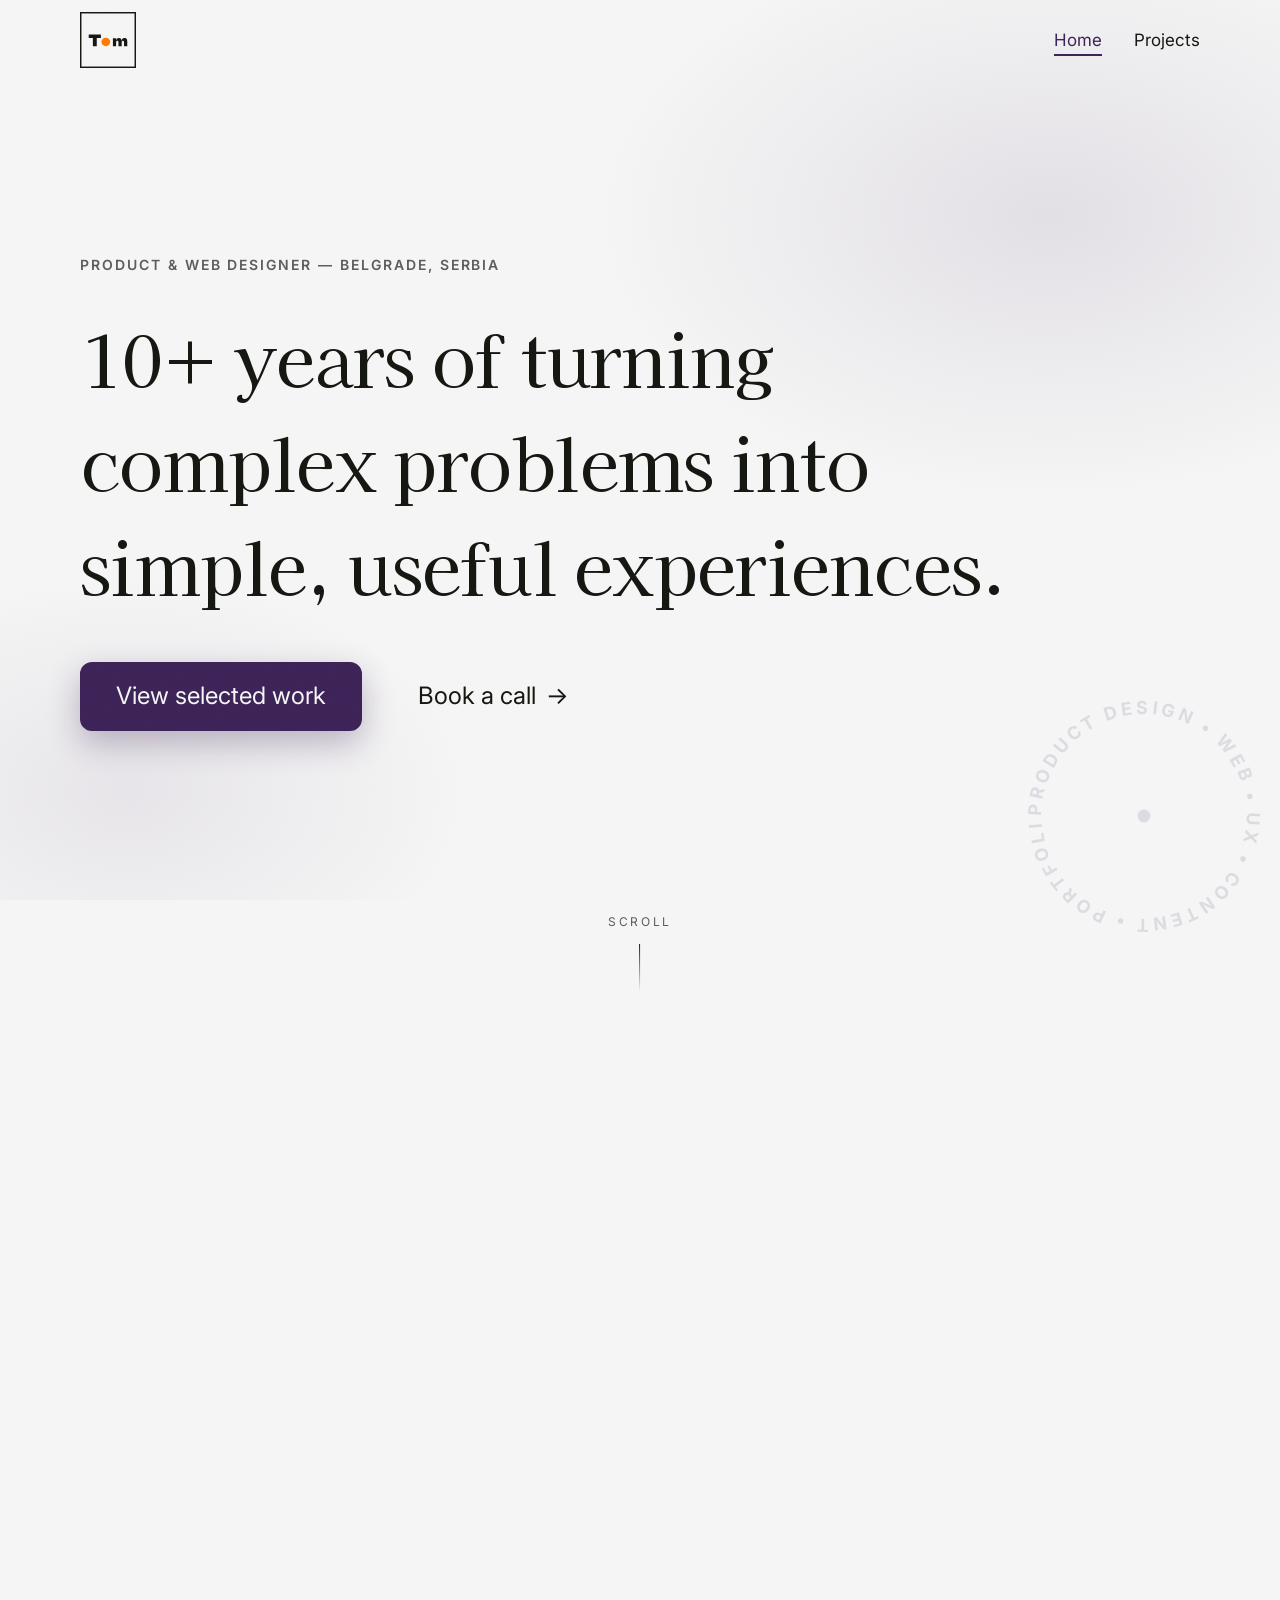
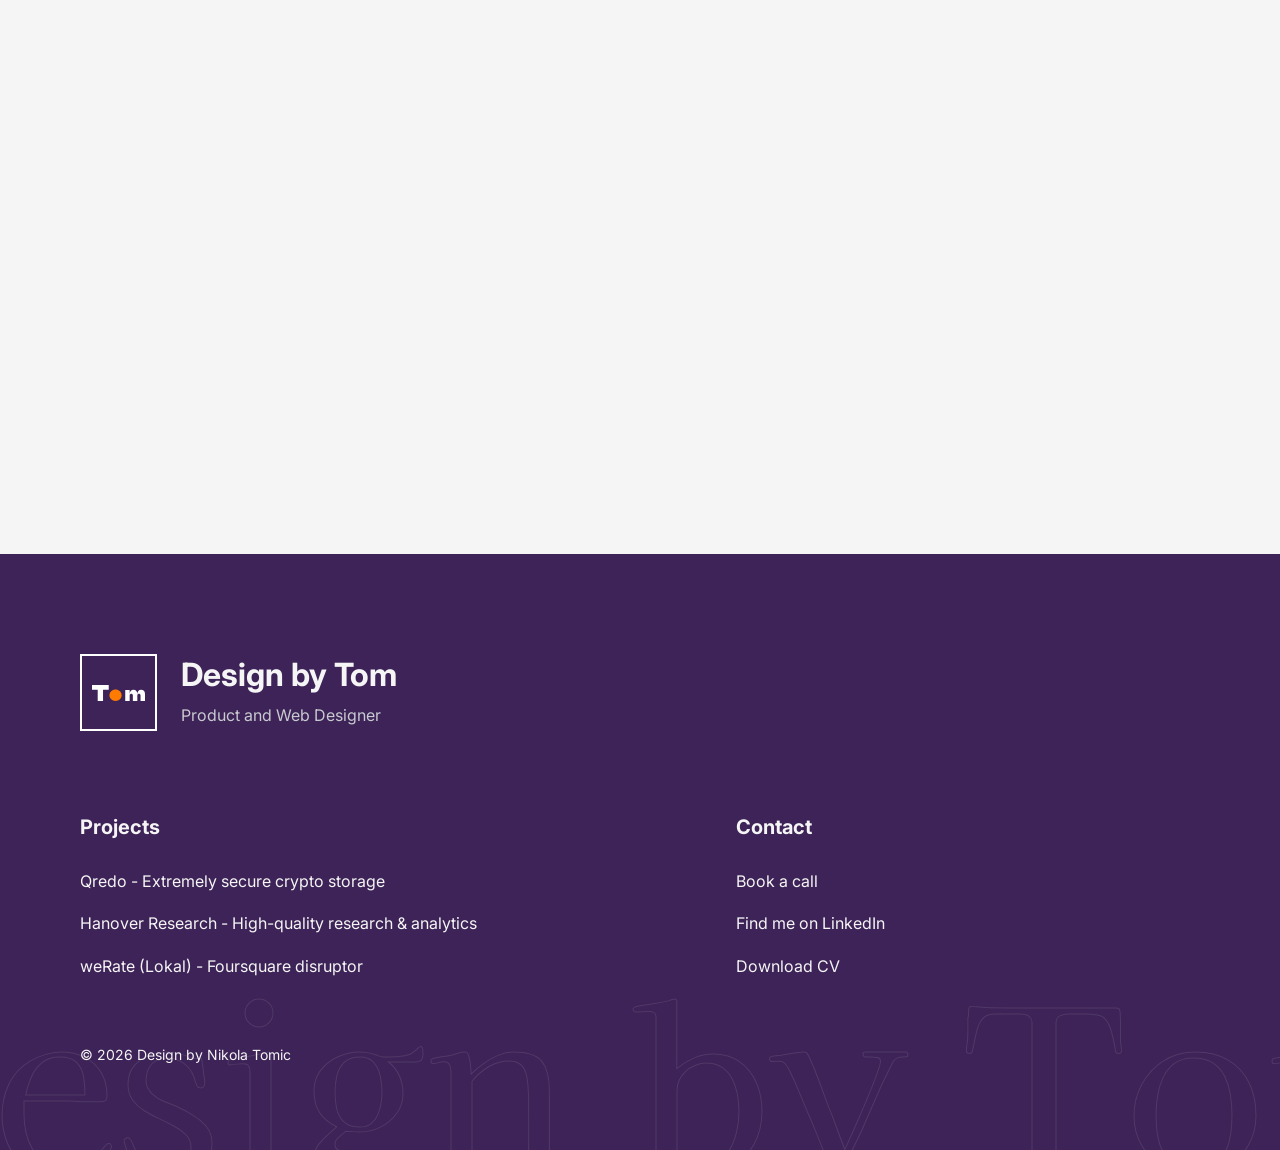
==== index.html @ 8e9c98d5 "Fix secondary/tertiary buttons: proper quiet hover, sized Book a call" ====
<!doctype html>
<html lang="en">
<head>
  <meta charset="utf-8">
  <meta name="viewport" content="width=device-width, initial-scale=1">
  <title>Design by Tom — Product and Web Designer</title>
  <meta name="description" content="Nikola Tomic is a product and web designer in Belgrade, Serbia, with 10+ years across fintech, web3, SaaS and research platforms.">

  <link rel="icon" href="assets/img/logo-dark.svg">
  <link rel="preconnect" href="https://fonts.googleapis.com">
  <link rel="preconnect" href="https://fonts.gstatic.com" crossorigin>
  <link rel="stylesheet" href="https://fonts.googleapis.com/css2?family=Inter:wght@400;500;700&family=Kaisei+Decol:wght@400;700&display=swap">
  <link rel="stylesheet" href="css/style.css">
  <script src="js/main.js" defer></script>
</head>
<body class="page profile-page">

  <a class="visually-hidden" href="#main">Skip to content</a>

  <!-- ===== HEADER — keep identical across all pages ===================== -->
  <header class="site-header">
    <div class="container site-header__inner">
      <a href="index.html" aria-label="Design by Tom — home">
        <img class="site-header__logo" src="assets/img/logo-dark.svg" alt="Design by Tom" width="77" height="77">
      </a>
      <nav class="nav" id="nav" aria-label="Main">
        <a class="nav__link" href="index.html" aria-current="page">Home</a>
        <a class="nav__link" href="projects.html">Projects</a>
      </nav>
      <button class="nav-toggle" type="button" aria-expanded="false" aria-controls="nav">
        <span class="nav-toggle__bar" aria-hidden="true"></span>
        <span class="nav-toggle__bar" aria-hidden="true"></span>
        <span class="nav-toggle__bar" aria-hidden="true"></span>
        <span class="visually-hidden">Menu</span>
      </button>
    </div>
  </header>

  <main id="main">

    <!-- Hero: full-bleed radial glow, oversized display headline, the
         rotating seal, and primary CTAs. The content below then cascades
         in as you scroll. -->
    <section class="home-hero profile-hero">
      <div class="container home-hero__inner">
        <p class="home-hero__meta" data-parallax="0.10">Product &amp; Web Designer &mdash; Belgrade, Serbia</p>

        <h1 class="display home-hero__title">
          <span class="hero-mask"><span class="hero-line">10+ years of turning</span></span>
          <span class="hero-mask"><span class="hero-line">complex problems into</span></span>
          <span class="hero-mask"><span class="hero-line">simple, useful experiences.</span></span>
        </h1>

        <div class="home-hero__cta">
          <a class="btn btn--primary btn--lg" href="projects.html">View selected work</a>
          <a class="btn btn--quiet btn--lg" href="https://calendly.com/tomzee/30min" target="_blank" rel="noopener">Book a call</a>
        </div>
      </div>

      <div class="home-hero__stamp" aria-hidden="true" data-parallax="0.30">
        <svg viewBox="0 0 200 200">
          <defs>
            <path id="seal-circle" d="M100,100 m-80,0 a80,80 0 1,1 160,0 a80,80 0 1,1 -160,0"></path>
          </defs>
          <text><textPath href="#seal-circle">PRODUCT DESIGN &bull; WEB &bull; UX &bull; CONTENT &bull; PORTFOLIO &bull;</textPath></text>
          <circle class="seal-dot" cx="100" cy="100" r="5"></circle>
        </svg>
      </div>

      <p class="home-hero__scroll" data-parallax="0.06">Scroll</p>
    </section>

    <div class="profile">
      <div class="container">

        <div class="profile__top">
          <div class="profile__bio">
            <div class="profile__sections">
              <div class="profile-copy" data-reveal="scrub">
                <p>I&rsquo;m a Product Designer with a background in Web, UX, UI, and Content Design. Over the years, I&rsquo;ve worked across a range of industries and products&mdash;from fintech and web3 to research platforms, SaaS, and consumer applications.</p>
                <p>I enjoy getting stuck into complex problems, understanding what people actually need, and turning that understanding into products that feel clear, intuitive, and genuinely useful.</p>
              </div>

              <section class="profile-section" data-reveal="scrub">
                <h2 class="profile-section__title">What I do.</h2>
                <div class="profile-copy">
                  <p>I work across the full product design process, from discovery and defining problems through to UX, UI, prototyping, design systems, and developer handoff.</p>
                  <p>My background in UX writing also gives me a particular focus on the words within an interface. I believe good products don&rsquo;t just look good&mdash;they communicate clearly, guide users confidently, and make complicated things feel simple.</p>
                  <p>I&rsquo;m comfortable working on everything from early concepts and 0&rarr;1 products to established platforms that need refinement, structure, and a stronger user experience.</p>
                </div>
              </section>

              <section class="profile-section" data-reveal="scrub">
                <h2 class="profile-section__title">How I like to work.</h2>
                <div class="profile-copy">
                  <p>I believe the best design comes from understanding the problem before jumping into solutions. I&rsquo;m used to collaborating closely with product managers, developers, researchers, and other designers, using discussion, iteration, and feedback to challenge assumptions and arrive at better solutions. I&rsquo;m a firm believer of finding the right solution to a problem&mdash;attaching oneself to the early idea is a slippery slope.</p>
                  <p>I&rsquo;m also a big believer in balancing user needs with business and technical realities. Great product design sits somewhere in the middle: it should solve a real problem for the user while creating meaningful value for the product and the business.</p>
                  <p>Whether I&rsquo;m working independently or as part of a larger team, I value clear communication, thoughtful decision-making, and a healthy amount of curiosity.</p>
                </div>
              </section>

              <section class="profile-section" data-reveal="scrub">
                <h2 class="profile-section__title">Where I&rsquo;ve worked.</h2>
                <div class="profile-copy">
                  <p>Throughout my career, I&rsquo;ve had the opportunity to work with startups, established companies, and teams across a variety of industries, including fintech, web3, SaaS, research, and other digital products.</p>
                  <p>Some of my work has involved designing complex dashboards and platforms, building new product experiences from the ground up, creating design systems, improving existing user journeys, and shaping the content and interaction patterns that bring products to life.</p>
                  <p>I&rsquo;m always interested in the next interesting problem&mdash;especially when it&rsquo;s complex enough to require more than just making things look good.</p>
                </div>
              </section>
            </div>
          </div>

          <aside class="profile-card" data-reveal="scrub">
            <div class="profile-card__photo">
              <img src="assets/img/portrait.png" alt="Nikola Tomic" width="357" height="431">
            </div>
            <div class="profile-card__info">
              <div class="profile-card__identity">
                <p class="profile-card__name">Nikola Tomic</p>
                <div class="profile-card__meta">
                  <p class="profile-card__role">Product and Web Designer</p>
                  <p class="profile-card__place">Belgrade, Serbia</p>
                </div>
              </div>
              <div class="profile-card__actions">
                <a class="btn btn--primary btn--lg" href="https://calendly.com/tomzee/30min" target="_blank" rel="noopener">Book a call</a>
                <div class="icon-links">
                  <a class="icon-link" href="https://www.linkedin.com/in/tomzee/" target="_blank" rel="noopener">
                    <img src="assets/img/icon-linkedin.svg" alt="" width="24" height="24">Find me on LinkedIn
                  </a>
                  <a class="icon-link" href="assets/cv/Nikola-Tomic-Product-Designer-CV.pdf" download>
                    <img src="assets/img/icon-download.svg" alt="" width="24" height="24">Download CV
                  </a>
                </div>
              </div>
            </div>
          </aside>
        </div>

        <section class="testimonials" data-reveal="scrub">
          <h2 class="testimonials__title">What it&rsquo;s like to work with me.</h2>
          <div class="testimonials__track" tabindex="0" role="group" aria-label="Testimonials, scroll sideways for more">
            <figure class="testimonial">
              <blockquote class="testimonial__quote">
                <p>Beyond his skills, Nikola brings a calm, professional energy to every project.</p>
                <p>A designer who communicates like a consultant, and consistently elevates the overall product experience.</p>
              </blockquote>
              <figcaption class="testimonial__author">
                <span class="testimonial__name">Nikola Marinkovic</span>
                <span class="testimonial__role">Founder, Neopix</span>
              </figcaption>
            </figure>
            <figure class="testimonial">
              <blockquote class="testimonial__quote">
                <p>Nikola is a product designer who fits seamlessly into a strong product-delivery culture.</p>
                <p>Nikola doesn&rsquo;t just execute designs - he actively contributes to the shared vision, elevates team spirit, and treats clients&rsquo; products as if they were our own.</p>
              </blockquote>
              <figcaption class="testimonial__author">
                <span class="testimonial__name">Stefan Zulovic</span>
                <span class="testimonial__role">Delivery Manager, Neopix</span>
              </figcaption>
            </figure>
            <figure class="testimonial">
              <blockquote class="testimonial__quote">
                <p>Nikola is amazing at communication and always keeps things clear and friendly.</p>
                <p>He builds design systems with strong structure and smart thinking &mdash; everything feels organized and easy to use.</p>
              </blockquote>
              <figcaption class="testimonial__author">
                <span class="testimonial__name">Dejan Baric</span>
                <span class="testimonial__role">Senior Product Designer, Neopix</span>
              </figcaption>
            </figure>
            <figure class="testimonial">
              <blockquote class="testimonial__quote">
                <p>During his time at Qredo Nikola was in sole charge of our UX copy, and with our subject matter being inherently very complex and difficult to understand (blockchain and crypto), he used his powers for good.</p>
              </blockquote>
              <figcaption class="testimonial__author">
                <span class="testimonial__name">Will Rose</span>
                <span class="testimonial__role">Design Lead, Qredo</span>
              </figcaption>
            </figure>
          </div>
        </section>

      </div>
    </div>
  </main>

  <!-- ===== FOOTER — keep identical across all pages ===================== -->
  <footer class="site-footer">
    <div class="container site-footer__inner" data-reveal="fade">

      <div class="site-footer__brand">
        <img class="site-footer__logo" src="assets/img/logo-white.svg" alt="" width="77" height="77">
        <div>
          <p class="site-footer__name">Design by Tom</p>
          <p class="site-footer__role">Product and Web Designer</p>
        </div>
      </div>

      <div class="site-footer__links">
        <div class="footer-cols">

          <div class="footer-col">
            <h2 class="footer-col__title">Projects</h2>
            <ul class="footer-col__list">
              <li><a href="project-qredo.html">Qredo - Extremely secure crypto storage</a></li>
              <li><a href="project-hanover.html">Hanover Research - High-quality research &amp; analytics</a></li>
              <li><a href="project-lokal.html">weRate (Lokal) - Foursquare disruptor</a></li>
            </ul>
          </div>

          <div class="footer-col">
            <h2 class="footer-col__title">Contact</h2>
            <ul class="footer-col__list">
              <li><a href="https://calendly.com/tomzee/30min">Book a call</a></li>
              <li><a href="https://www.linkedin.com/in/tomzee/">Find me on LinkedIn</a></li>
              <li><a href="assets/cv/Nikola-Tomic-Product-Designer-CV.pdf" download>Download CV</a></li>
            </ul>
          </div>

        </div>

        <p class="site-footer__legal">&copy; 2026 Design by Nikola Tomic</p>
      </div>

    </div>
  </footer>

</body>
</html>
---- css/style.css ----
/* ==========================================================================
   Design by Tom — portfolio stylesheet
   --------------------------------------------------------------------------
   Everything about how the site looks lives in this one file.

   The values in ":root" below are the site's design system. Change a colour
   or a size there once and it updates everywhere on every page. Prefer
   changing these over hard-coding a colour further down.
   ========================================================================== */

:root {
  /* ---- Colours ---------------------------------------------------------- */
  --c-bg:            #f5f5f5;  /* page background, warm off-white            */
  --c-ink:           #141811;  /* main text, near-black                      */
  --c-purple:        #3d2357;  /* brand purple: footer, buttons, bands       */
  --c-purple-hover:  #4e2d6f;  /* slightly lighter, for button hover         */
  --c-white:         #ffffff;  /* cards                                      */
  --c-on-purple:     #f5f5f5;  /* text sitting on the purple                 */
  --c-on-purple-dim: #c8cad0;  /* secondary text on purple                   */
  --c-muted:         #5b5d5d;  /* secondary text on the light background     */
  --c-quote-bg:      rgba(223, 209, 237, 0.5); /* lilac testimonial cards       */
  --c-hairline:      #e2e2df;  /* subtle dividers                            */

  /* Per-project accent colours, used on the project tiles and case studies */
  --c-qredo:   #4d1f86;
  --c-hanover: #00594c;
  --c-lokal:   #0f1115;

  /* ---- Type ------------------------------------------------------------- */
  --font-display: "Kaisei Decol", Georgia, "Times New Roman", serif;
  --font-body: "Inter", -apple-system, BlinkMacSystemFont, "Segoe UI", Helvetica, Arial, sans-serif;

  --t-hero:    72px;  /* big serif page headlines                            */
  --t-h2:      40px;  /* section headings                                    */
  --t-h3:      32px;  /* card titles                                         */
  --t-lead:    24px;  /* intro paragraphs, subtitles                         */
  --t-nav:     20px;  /* navigation, footer column headings                  */
  --t-body:    16px;  /* body copy                                           */
  --t-small:   14px;  /* captions, fine print                                */

  --lh-hero: 1.45;
  --lh-body: 1.65;

  /* ---- Spacing & shape -------------------------------------------------- */
  --gutter:      80px;  /* space between content and the window edge         */
  --content-max: 1280px;/* the content column never grows past this          */
  --header-h:    80px;  /* header height: 12px padding + 56px logo + 12px     */
  --radius:      16px;
  --radius-lg:   24px;
  --radius-btn:  8px;

  /* ---- Motion ----------------------------------------------------------- */
  /* Three deliberate speeds, per the motion plan:
     --t-fast  micro-interactions (hover, focus)
     --t-base  standard in-between motion
     --t-slow  larger stories: reveals, hero entrances              */
  --t-fast:    220ms;
  --t-base:    400ms;
  --t-slow:    700ms;
  --t-load:    900ms;

  --ease-out:    cubic-bezier(0.22, 1, 0.36, 1);  /* gentle settle           */
  --ease-spring: cubic-bezier(0.34, 1.4, 0.64, 1); /* tiny overshoot on hover */

  /* ---- Depth ------------------------------------------------------------ */
  /* One shadow family so every card shares the same light. */
  --shadow-sm:     0 1px 2px rgba(20, 24, 17, 0.05), 0 8px 20px rgba(20, 24, 17, 0.04);
  --shadow-md:     0 12px 32px rgba(20, 24, 17, 0.09), 0 32px 64px rgba(20, 24, 17, 0.06);
  --shadow-lg:     0 40px 90px rgba(20, 24, 17, 0.18);
  --shadow-purple: 0 12px 32px rgba(61, 35, 87, 0.30);
}

/* ==========================================================================
   Reset — a small, boring baseline
   ========================================================================== */

*,
*::before,
*::after { box-sizing: border-box; }

html { -webkit-text-size-adjust: 100%; scroll-behavior: smooth; }

body {
  margin: 0;
  background: var(--c-bg);
  color: var(--c-ink);
  font-family: var(--font-body);
  font-size: var(--t-body);
  line-height: var(--lh-body);
  -webkit-font-smoothing: antialiased;
  -moz-osx-font-smoothing: grayscale;
}

/* ---- Profile page: the hero glow spans the whole page -------------------
   The profile hero uses the same radial glow as the home hero, but on this
   page it lives on the body pinned to the viewport (background-attachment:
   fixed), so the light stays put as the content scrolls over it — the whole
   profile page reads as one continuous scene rather than a hero glow that
   ends and a plain background that begins. The accent takes the same two
   stops the hero uses. */

body.profile-page {
  background-color: var(--c-bg);
  background-image:
    radial-gradient(52% 46% at 82% 24%, rgba(61, 35, 87, 0.10), transparent 68%),
    radial-gradient(38% 34% at 10% 88%, rgba(61, 35, 87, 0.08), transparent 70%);
  background-attachment: fixed;
  background-repeat: no-repeat;
}

/* The hero contributes nothing of its own on this page — the body carries
   the whole light, so we avoid doubling up the glow at the top of the page. */
body.profile-page .profile-hero { background-image: none; }

img, svg { display: block; max-width: 100%; }

a { color: inherit; }

h1, h2, h3, p, figure, blockquote, figcaption { margin: 0; }

ul { margin: 0; padding: 0; list-style: none; }

:focus-visible {
  outline: 2px solid var(--c-purple);
  outline-offset: 3px;
  border-radius: 2px;
}

/* Selecting text gets the same purple the site lives on */
::selection { background: rgba(61, 35, 87, 0.92); color: #fff; }

/* Visible only to screen readers — used for the "skip to content" link */
.visually-hidden {
  position: absolute;
  width: 1px; height: 1px;
  margin: -1px; padding: 0;
  overflow: hidden;
  clip: rect(0 0 0 0);
  white-space: nowrap;
  border: 0;
}

/* ==========================================================================
   Layout primitives
   ========================================================================== */

/* The content column. Fixed 1280px wide, centred, with 80px gutters either
   side once the window gets narrow. This single rule is what makes the site
   look identical at 1440px and 1920px, exactly as the design specifies. */
.container {
  width: min(var(--content-max), 100% - (var(--gutter) * 2));
  margin-inline: auto;
}

.page { position: relative; display: flex; flex-direction: column; min-height: 100vh; }
.page > main { flex: 1 0 auto; }

/* ==========================================================================
   Type helpers
   ========================================================================== */

.display {
  font-family: var(--font-display);
  font-weight: 400;
  font-size: var(--t-hero);
  line-height: var(--lh-hero);
  letter-spacing: -0.01em;
  /* Balance headline line breaks so the two lines feel deliberate */
  text-wrap: balance;
}

/* ==========================================================================
   Buttons
   ========================================================================== */

.btn {
  display: inline-flex;
  align-items: center;
  justify-content: center;
  gap: 10px;
  padding: 14px 28px;
  border: 2px solid transparent;
  border-radius: var(--radius-btn);
  font-size: var(--t-body);
  font-weight: 500;
  line-height: 1.2;
  text-decoration: none;
  cursor: pointer;
  position: relative;
  overflow: hidden;
  z-index: 1;
  transition: color var(--t-fast) var(--ease-out),
              border-color var(--t-fast) var(--ease-out),
              box-shadow var(--t-fast) var(--ease-out);
}

/* Tasteful button hover: a calm background wash that sweeps outward from the
   centre. No lift, no scale, no shimmer — just a smooth colour transition
   behind the text. */
.btn::before {
  content: "";
  position: absolute;
  inset: 0;
  border-radius: inherit;
  background: var(--btn-fill, var(--c-purple-hover));
  transform: scaleX(0);
  transform-origin: center;
  transition: transform 0.65s var(--ease-out);
  z-index: -1;
}
.btn:hover::before { transform: scaleX(1); }
.btn:active::before { transform: scaleX(1); }

.btn--primary {
  --btn-fill: var(--c-purple-hover);
  background: var(--c-purple);
  color: var(--c-on-purple);
  box-shadow: var(--shadow-purple);
}

/* Secondary button: same box as primary but unfilled. A subtle lilac wash
   sweeps behind it on hover and the text turns purple. */
.btn--quiet {
  --btn-fill: rgba(61, 35, 87, 0.08);
  background: transparent;
  border-color: transparent;
  color: var(--c-ink);
}
.btn--quiet:hover { color: var(--c-purple); }

/* ==========================================================================
   Site header
   ========================================================================== */

/* The header uses the same content column as the rest of the site, so the
   logo lines up with the hero text and the footer at every window width.

   It is sticky: it stays flush with the top of the window while you scroll.
   At the top of the page it is transparent and overlays the first section
   (exactly as in the design); the negative bottom margin pulls that section
   up so it starts at y=0 behind the header. The moment the page scrolls, a
   tiny script adds the .is-stuck class and the frosted bar below appears. */
.site-header {
  position: sticky;
  top: 0;
  z-index: 2;
  padding: 12px 0;
  margin-bottom: calc(-1 * var(--header-h));
  /* The frosted bar below fades in and out with the scroll, so the
     transition lives here (on the resting state) rather than on the
     .is-stuck state — that way it animates in *both* directions. */
  transition: background-color var(--t-base) var(--ease-out),
              border-color var(--t-base) var(--ease-out),
              box-shadow var(--t-base) var(--ease-out);
}

/* The frosted bar that appears once the header is stuck. Translucent so the
   hero colour still shows through lightly, blurred, with a hairline underneath.
   Falls back to a near-opaque bar if backdrop-filter is unsupported. */
.site-header.is-stuck {
  background: rgba(245, 245, 245, 0.94);
  border-bottom: 1px solid var(--c-hairline);
  box-shadow: 0 1px 0 rgba(20, 24, 17, 0.03);
}

@supports (backdrop-filter: blur(1px)) or (-webkit-backdrop-filter: blur(1px)) {
  .site-header.is-stuck {
    background: rgba(245, 245, 245, 0.72);
    -webkit-backdrop-filter: blur(12px);
    backdrop-filter: blur(12px);
  }
}

/* Case-study heroes are dark, so the header is recoloured over them. */
.site-header--on-dark .nav__link { color: var(--c-on-purple); }
.site-header--on-dark .nav__link:hover,
.site-header--on-dark .nav__link[aria-current="page"] { color: #fff; }

/* Once the sticky bar appears over light content, a case-study header swaps
   back to the normal dark-on-light theme (and the script swaps its logo). */
.site-header--on-dark.is-stuck .nav__link { color: var(--c-ink); }
.site-header--on-dark.is-stuck .nav__link:hover,
.site-header--on-dark.is-stuck .nav__link[aria-current="page"] { color: var(--c-purple); }

/* Hamburger button. Hidden on desktop - it only appears on phones, where the
   responsive section turns it into the nav control. */
.nav-toggle {
  display: none;
  width: 44px;
  height: 44px;
  padding: 0;
  border: 0;
  background: transparent;
  cursor: pointer;
  flex-direction: column;
  align-items: center;
  justify-content: center;
  gap: 6px;
}
.nav-toggle__bar {
  display: block;
  width: 26px;
  height: 2px;
  border-radius: 1px;
  background: var(--c-ink);
  transition: transform 0.25s ease, opacity 0.2s ease;
}

/* Over the dark case-study heroes the bars start white, then go dark once
   the frosted bar appears (mirrors the logo swap in js/main.js). */
.site-header--on-dark .nav-toggle__bar { background: var(--c-on-purple); }
.site-header--on-dark.is-stuck .nav-toggle__bar { background: var(--c-ink); }

.site-header__inner {
  position: relative;
  display: flex;
  align-items: center;
  justify-content: space-between;
}

.site-header__logo {
  width: 56px;
  height: 56px;
  transition: transform 0.3s cubic-bezier(0.2, 0.9, 0.3, 1.2);
}
.site-header__logo:hover { transform: scale(1.1); }

.nav { display: flex; align-items: center; gap: 32px; }

.nav__link {
  position: relative;
  display: flex;
  align-items: center;
  height: 32px;
  font-size: 17px;
  text-decoration: none;
  color: var(--c-ink);
  transition: color var(--t-fast) var(--ease-out);
}

.nav__link:hover { color: var(--c-purple); }

/* Hover draws a hairline that slides in under the link — transform-only,
   so it stays buttery. The current page keeps a pinned underline below. */
.nav__link::before {
  content: "";
  position: absolute;
  left: 0;
  right: 0;
  bottom: 0;
  height: 2px;
  background: currentColor;
  transform: scaleX(0);
  transform-origin: left;
  transition: transform var(--t-base) var(--ease-out);
}
.nav__link:hover::before,
.nav__link:focus-visible::before { transform: scaleX(1); }

/* The current page is purple with a rule under it. Marked up with
   aria-current="page", so screen readers announce it too. */
.nav__link[aria-current="page"] { color: var(--c-purple); }

.nav__link[aria-current="page"]::after {
  content: "";
  position: absolute;
  left: 0;
  right: 0;
  bottom: 0;
  height: 2px;
  background: currentColor;
}

/* ==========================================================================
   Site footer
   ========================================================================== */

.site-footer {
  position: relative;
  overflow: hidden;
  background: var(--c-purple);
  color: var(--c-on-purple);
  padding: 100px 0 84px;
}

/* The colophon watermark — a faint oversized mark of the studio name */
.site-footer::before {
  content: "Design by Tom";
  position: absolute;
  left: 50%;
  bottom: -0.18em;
  transform: translateX(-50%);
  font-family: var(--font-display);
  font-size: clamp(96px, 18vw, 280px);
  line-height: 1;
  white-space: nowrap;
  color: rgba(255, 255, 255, 0.05);
  -webkit-text-fill-color: transparent;
  -webkit-text-stroke: 1px rgba(255, 255, 255, 0.10);
  pointer-events: none;
  user-select: none;
}

.site-footer__inner { position: relative; display: flex; flex-direction: column; gap: 80px; }

.site-footer__brand { display: flex; align-items: center; gap: 24px; }

.site-footer__logo { width: 77px; height: 77px; }

.site-footer__name { font-size: var(--t-h3); font-weight: 700; line-height: 1.2; }

.site-footer__role {
  margin-top: 8px;
  font-size: var(--t-body);
  color: var(--c-on-purple-dim);
}

.site-footer__links { display: flex; flex-direction: column; gap: 64px; }

/* The design has two 404px columns 252px apart. The first column is widened
   into the empty gap beside it so the longest project link still fits on one
   line in Inter (it fitted in Helvetica Neue). The second column does not move. */
.footer-cols { display: grid; grid-template-columns: 656px 404px; gap: 0; }

.footer-col__title {
  font-size: var(--t-nav);
  font-weight: 700;
  margin-bottom: 24px;
}

.footer-col__list { display: flex; flex-direction: column; gap: 16px; }

.footer-col__list a {
  font-size: var(--t-body);
  text-decoration: none;
}
.footer-col__list a:hover { text-decoration: underline; text-underline-offset: 4px; }

.site-footer__legal { font-size: var(--t-small); color: var(--c-on-purple); }

/* ==========================================================================
   Home page
   ========================================================================== */

.home-hero {
  /* Full-bleed section: the dotted radial glow should span the whole
     viewport, not stop at the content column — otherwise the left/right
     gutters read as a flat white band at the edges. The content itself
     lives inside .home-hero__inner (a .container), so alignment is kept. */
  width: 100%;
  position: relative;
  display: flex;
  flex-direction: column;
  justify-content: center;
  min-height: 1024px;
  padding-bottom: 40px;
  background:
    radial-gradient(52% 46% at 82% 24%, rgba(61, 35, 87, 0.10), transparent 68%),
    radial-gradient(38% 34% at 10% 88%, rgba(61, 35, 87, 0.08), transparent 70%);
  overflow: hidden;
}

.home-hero__inner {
  display: flex;
  flex-direction: column;
}

.home-hero__meta {
  position: relative;
  z-index: 1;
  font-size: var(--t-small);
  font-weight: 600;
  letter-spacing: 0.14em;
  text-transform: uppercase;
  color: var(--c-muted);
  margin-bottom: 28px;
}

.home-hero__title {
  max-width: 1106px;
  position: relative;
  z-index: 1;
}

.hero-mask {
  display: block;
  overflow: hidden;
  padding-bottom: 0.12em;
  margin-bottom: -0.12em;
}

.hero-mask .hero-line {
  display: block;
}

@media (prefers-reduced-motion: no-preference) {
  .hero-mask .hero-line {
    animation: hero-line-in var(--t-load) var(--ease-out) backwards;
  }
  .hero-mask:nth-child(2) .hero-line { animation-delay: 0.12s; }
  .hero-mask:nth-child(3) .hero-line { animation-delay: 0.24s; }
}

@keyframes hero-line-in {
  from { opacity: 0; transform: translateY(110%); }
}

.home-hero__cta {
  margin-top: 44px;
  display: flex;
  gap: 20px;
  align-items: center;
  position: relative;
  z-index: 1;
}

/* The spinning seal — a designer's watermark/stamp motif. */
.home-hero__stamp {
  position: absolute;
  bottom: 80px;
  right: clamp(-40px, 2vw, 8px);
  width: clamp(180px, 20vw, 260px);
  aspect-ratio: 1;
  color: var(--c-purple);
  opacity: 0.12;
  pointer-events: none;
}

.home-hero__stamp svg {
  width: 100%;
  height: 100%;
  overflow: visible;
}

.home-hero__stamp text {
  font: 700 14px / 1 var(--font-body);
  letter-spacing: 0.20em;
  text-transform: uppercase;
  fill: currentColor;
}

.seal-dot { fill: currentColor; }

@media (prefers-reduced-motion: no-preference) {
  .home-hero__stamp svg { animation: seal-spin 32s linear infinite; }
}

@keyframes seal-spin {
  to { transform: rotate(360deg); transform-origin: center; }
}

.home-hero__scroll {
  position: absolute;
  left: 50%;
  bottom: 32px;
  transform: translateX(-50%);
  z-index: 1;
  display: flex;
  flex-direction: column;
  align-items: center;
  gap: 12px;
  font-size: 12px;
  letter-spacing: 0.22em;
  text-transform: uppercase;
  color: var(--c-muted);
}

.home-hero__scroll::after {
  content: "";
  display: block;
  width: 1px;
  height: 48px;
  background: linear-gradient(var(--c-ink), transparent);
  transform-origin: top;
}

@media (prefers-reduced-motion: no-preference) {
  .home-hero__scroll::after { animation: scroll-drip 2.4s ease-out infinite; }
}

@keyframes scroll-drip {
  0%, 20% { transform: scaleY(1); opacity: 1; }
  60%     { transform: scaleY(0.2); opacity: 0.4; }
  100%    { transform: scaleY(0); opacity: 0; }
}

/* ==========================================================================
   Large buttons — used on the project cards
   ========================================================================== */

.btn--lg {
  font-size: var(--t-lead);
  font-weight: 400;
  padding: 16px 32px;
  border-radius: 12px;
  border-width: 4px;
}

.btn--primary.btn--lg { border-color: var(--c-purple); }

/* ==========================================================================
   Projects page
   ========================================================================== */

.projects-intro { padding: 180px 0 96px; }

.section-label {
  font-size: var(--t-small);
  font-weight: 600;
  letter-spacing: 0.18em;
  text-transform: uppercase;
  color: var(--c-purple);
}

.projects-intro__title { margin-bottom: 56px; }

.project-list { display: flex; flex-direction: column; gap: 64px; counter-reset: project; }

.project-card {
  position: relative;
  counter-increment: project;
  display: flex;
  align-items: center;
  gap: 48px;
  padding: 48px;
  background: var(--c-white);
  border-radius: var(--radius-lg);
  box-shadow: var(--shadow-sm);
  transition: transform var(--t-base) var(--ease-out),
              box-shadow var(--t-base) var(--ease-out);
}
.project-card:hover {
  transform: translateY(-6px);
  box-shadow: var(--shadow-md);
}

/* Each project gets a catalog numeral that sits above its title like an
   exhibition index. The counter does the numbering, so no markup needed. */
.project-card__head::before {
  content: "0" counter(project);
  font-family: var(--font-display);
  font-size: 26px;
  line-height: 1;
  letter-spacing: 0.1em;
  color: var(--c-purple);
}

/* Hanover puts its tile on the left — the design alternates them */
.project-card--reverse { flex-direction: row-reverse; }

.project-card__body {
  display: flex;
  flex-direction: column;
  gap: 48px;
  flex: 1 0 0;
  min-width: 0;
}

.project-card__head { display: flex; flex-direction: column; gap: 24px; }

.project-card__title { font-size: 64px; font-weight: 700; line-height: 1.1; }

.project-card__sub { display: flex; flex-direction: column; gap: 12px; }

.project-card__tagline { font-size: 48px; font-weight: 400; line-height: 1.15; }

.project-card__meta { font-size: var(--t-nav); }

.project-card__actions { display: flex; align-items: center; gap: 24px; }

/* ---- The square logo tile ------------------------------------------------ */

.tile {
  flex-shrink: 0;
  width: 490px;
  height: 490px;
  border-radius: var(--radius);
  overflow: hidden;
  display: grid;
  place-items: center;
}

.tile--qredo   { background: var(--c-qredo); }
.tile--hanover { background: var(--c-hanover); }
.tile--lokal   { background: var(--c-lokal); }

/* Each logo sits in a fixed-size window and is positioned inside it exactly
   as the design crops it. The window sizes come straight from Figma. */
.tile__window { position: relative; overflow: hidden; }

.tile__window--qredo { width: 197px; height: 202px; }
.tile__window--qredo img {
  position: absolute;
  width: 249.65%;
  height: 109.9%;
  left: -16.19%;
  top: -4.95%;
  max-width: none;
  transition: transform var(--t-slow) var(--ease-out);
}

.tile__window--hanover { width: 366px; height: 84px; }
.tile__window--hanover img {
  width: 100%;
  height: 100%;
  transform: rotate(180deg) scaleX(-1);
  transition: filter var(--t-slow) var(--ease-out);
}
.project-card:hover .tile__window--hanover img { filter: brightness(1.06); }

.tile__window--lokal { width: 542px; height: 542px; }
.tile__window--lokal img { width: 100%; height: 100%; object-fit: cover; transition: transform var(--t-slow) var(--ease-out); }

/* Hovering a card breathes its logo slowly into the frame */
.project-card:hover .tile__window--qredo img,
.project-card:hover .tile__window--lokal img { transform: scale(1.06); }

/* ==========================================================================
   Profile page
   ========================================================================== */

.profile { padding: 96px 0 96px; display: flex; flex-direction: column; gap: 80px; }

/* The inner container holds profile__top and the testimonials — make it a
   flex column so the 80px rhythm between them survives (the gap on .profile
   above only spaces its single child now). */
.profile > .container { display: flex; flex-direction: column; gap: 80px; }

/* The profile page carries the hero's glow on the body, pinned to the
   viewport (background-attachment: fixed), so the same soft purple light
   flows behind the whole page as you scroll instead of restarting under
   the hero. The hero itself drops its own background for this page — see
   the body.profile-page rule near the top of this file. */

.profile__top { display: flex; align-items: flex-start; gap: 142px; }

/* ---- Left column: the written bio --------------------------------------- */

.profile__bio { width: 733px; flex-shrink: 0; display: flex; flex-direction: column; gap: 56px; }

.profile__sections { display: flex; flex-direction: column; gap: 32px; counter-reset: profile-section; }

.profile-section { display: flex; flex-direction: column; gap: 24px; counter-increment: profile-section; }

.profile-section::before {
  content: "0" counter(profile-section);
  font-family: var(--font-display);
  font-size: 26px;
  line-height: 1;
  letter-spacing: 0.1em;
  color: var(--c-purple);
}

.profile-section__title { font-size: var(--t-h2); font-weight: 400; line-height: 1.2; }

/* Body copy on this page is set at 20px/40px, larger than the site default */
.profile-copy { font-size: var(--t-nav); line-height: 40px; }
.profile-copy p + p { margin-top: 20px; }

/* ---- Right column: the profile card ------------------------------------- */

.profile-card {
  flex-shrink: 0;
  width: 405px;
  padding: 32px;
  background: var(--c-white);
  border-radius: var(--radius-lg);
  display: flex;
  flex-direction: column;
  align-items: center;
  gap: 48px;
  /* Sticky within the (taller) bio column: pin just below the sticky header
     once scrolled to, and release naturally when the testimonial section —
     the end of .profile__top — arrives. */
  position: sticky;
  top: calc(var(--header-h) + 24px);
  align-self: flex-start;
  box-shadow: var(--shadow-sm);
  transition: transform var(--t-base) var(--ease-out),
              box-shadow var(--t-base) var(--ease-out);
}
.profile-card:hover {
  transform: translateY(-6px);
  box-shadow: var(--shadow-md);
}

.profile-card__photo {
  position: relative;
  width: 360px;
  height: 360px;
  border-radius: 50%;
  overflow: hidden;
  background: var(--c-white);
  box-shadow: 0 0 0 6px var(--c-bg), var(--shadow-md);
}

/* The photo is taller than the circle and anchored to the top, matching the
   crop set in the design. */
.profile-card__photo img {
  position: absolute;
  top: 3px;
  left: 50%;
  transform: translateX(-50%);
  width: 357px;
  height: 431px;
  max-width: none;
  object-fit: cover;
}

.profile-card__info { display: flex; flex-direction: column; gap: 48px; width: 100%; }

.profile-card__identity {
  display: flex;
  flex-direction: column;
  align-items: center;
  gap: 16px;
  text-align: center;
}

.profile-card__name { font-size: var(--t-h3); font-weight: 400; line-height: 1.2; }

.profile-card__meta {
  display: flex;
  flex-direction: column;
  align-items: center;
  gap: 12px;
  line-height: 1.2;
  color: var(--c-muted);
}

.profile-card__role { font-size: var(--t-nav); }
.profile-card__place { font-size: var(--t-body); }

.profile-card__actions {
  display: flex;
  flex-direction: column;
  align-items: center;
  gap: 20px;
}

.profile-card__actions .btn { width: 100%; }

.icon-links { display: flex; flex-direction: column; align-items: center; gap: 12px; }

.icon-link {
  display: inline-flex;
  align-items: center;
  gap: 8px;
  height: 32px;
  font-size: var(--t-nav);
  text-decoration: none;
}
.icon-link:hover { text-decoration: underline; text-underline-offset: 4px; }
.icon-link img { width: 24px; height: 24px; }

/* ==========================================================================
   Testimonials
   ========================================================================== */

.testimonials { display: flex; flex-direction: column; gap: 32px; }

.testimonials__title { font-size: 48px; font-weight: 400; line-height: 1.2; }

/* The design runs these off the right edge, so they scroll sideways.
   scroll-snap makes that feel deliberate rather than accidental. */
.testimonials__track {
  display: flex;
  align-items: stretch;
  gap: 32px;
  overflow-x: auto;
  scroll-snap-type: x mandatory;
  scrollbar-width: none;
}
.testimonials__track::-webkit-scrollbar { display: none; }

.testimonial {
  flex: 0 0 405px;
  scroll-snap-align: start;
  display: flex;
  flex-direction: column;
  justify-content: space-between;
  gap: 24px;
  min-height: 253px;
  padding: 24px;
  background: var(--c-quote-bg);
  border-radius: var(--radius-lg);
  transition: transform var(--t-base) var(--ease-out),
              box-shadow var(--t-base) var(--ease-out);
}
.testimonial:hover {
  transform: translateY(-4px);
  box-shadow: var(--shadow-sm);
}

.testimonial__quote { font-size: var(--t-body); font-style: italic; line-height: 1.35; margin: 0; }
.testimonial__quote p + p { margin-top: 1em; }

.testimonial__author { display: flex; flex-direction: column; gap: 4px; line-height: 1.2; }
.testimonial__name { font-size: var(--t-nav); font-weight: 700; }
.testimonial__role { font-size: var(--t-body); font-weight: 300; }

/* ==========================================================================
   Case study pages (Qredo, Hanover Research, Lokal)
   All three share this structure:
     hero  ->  "Who are ...?" band  ->  timeline  ->  mockups  ->  timeline  ->  gallery
   ========================================================================== */

/* ---- Hero ---------------------------------------------------------------- */

.cs-hero {
  position: relative;
  height: 1024px;
  background-color: var(--c-purple);
  background-size: cover;
  background-position: center;
  color: var(--c-on-purple);
}

.cs-hero--qredo {
  background-image:
    radial-gradient(58% 48% at 86% 10%, rgba(255, 255, 255, 0.10), transparent 60%),
    url("../assets/img/hero-qredo.jpg");
}
.cs-hero--hanover {
  background-color: var(--c-hanover);
  background-image: radial-gradient(56% 46% at 84% 10%, rgba(255, 255, 255, 0.07), transparent 62%);
}
.cs-hero--lokal {
  background-color: var(--c-lokal);
  background-image: radial-gradient(56% 46% at 84% 10%, rgba(255, 255, 255, 0.05), transparent 62%);
}

.cs-hero__inner { position: relative; height: 100%; }

/* The catalog numeral sits as a faint watermark behind the hero content */
.cs-hero__index {
  position: absolute;
  top: 420px;
  right: 0;
  z-index: 0;
  font-family: var(--font-display);
  font-size: 220px;
  line-height: 0.9;
  font-weight: 400;
  color: rgba(255, 255, 255, 0.08);
  -webkit-text-fill-color: transparent;
  -webkit-text-stroke: 1px rgba(255, 255, 255, 0.14);
  pointer-events: none;
  user-select: none;
}

/* "< Projects" back link, positioned as in the design */
.cs-back {
  position: absolute;
  top: 189px;
  left: 0;
  display: inline-flex;
  align-items: center;
  gap: 8px;
  height: 32px;
  font-size: var(--t-nav);
  text-decoration: none;
}
.cs-back:hover { text-decoration: underline; text-underline-offset: 4px; }
.cs-back img { width: 24px; height: 24px; }

.cs-hero__title {
  position: absolute;
  top: 409px;
  left: 0;
  height: 567px;
  /* Each project sets its own measure so the tagline breaks as designed */
  width: var(--cs-title-w, 624px);
  display: flex;
  flex-direction: column;
  justify-content: space-between;
}

.cs-hero__heading { display: flex; flex-direction: column; gap: 24px; }
.cs-hero__name { font-size: 100px; font-weight: 700; line-height: 1.2; }
.cs-hero__tagline { font-size: 48px; line-height: 1.2; }
.cs-hero__meta { font-size: 32px; line-height: 1.2; }

.cs-hero__logo { position: absolute; bottom: 48px; right: 0; }

/* The Qredo mark is cropped out of a wider source image */
.cs-hero__logo--qredo { width: 160px; height: 148px; overflow: hidden; }
.cs-hero__logo--qredo img {
  position: absolute;
  width: 243.47%; height: 118.09%;
  left: -13.86%; top: -9.04%;
  max-width: none;
}

/* ---- "Who are ...?" band ------------------------------------------------- */

.cs-intro { background: var(--c-purple); color: var(--c-on-purple); padding: 64px 0; }

/* This band is indented further than the rest of the page, as designed */
.cs-intro__inner {
  width: min(1062px, 100% - (var(--gutter) * 2));
  margin-inline: auto;
  display: flex;
  flex-direction: column;
  align-items: flex-start;
  gap: 64px;
}

.cs-intro__text { display: flex; flex-direction: column; gap: 32px; }
.cs-intro__title { font-size: 48px; font-weight: 700; line-height: 1.2; }
.cs-intro__body { font-size: var(--t-lead); line-height: 40px; max-width: 1051px; }

/* Outlined button on the dark band */
.btn--outline {
  --btn-fill: #efebf3;
  background: transparent;
  color: #efebf3;
  border: 2px solid #efebf3;
  font-size: var(--t-lead);
  padding: 16px 32px;
  border-radius: 12px;
}
.btn--outline:hover { color: var(--c-purple); }

/* ---- Body: timelines, mockups, gallery ----------------------------------- */

.cs-body { padding: 96px 0; display: flex; flex-direction: column; gap: 128px; }

.cs-timeline {
  position: relative;  /* the connecting line is drawn relative to this */
  width: min(1062px, 100% - (var(--gutter) * 2));
  margin-inline: auto;
  display: flex;
  gap: 32px;
  align-items: stretch;
}

/* The vertical connector running behind the illustration circles */
.cs-timeline::before {
  content: "";
  position: absolute;
  left: 68px;      /* centre of a 140px circle, minus half the 4px line */
  top: 70px;       /* centre of the first circle */
  bottom: 70px;    /* centre of the last circle */
  width: 4px;
  background: linear-gradient(var(--c-hairline), var(--c-hairline));
  pointer-events: none;
}

/* Each project colours its own timeline illustrations */
.cs-timeline--qredo   { --tl-color: var(--c-qredo); }
.cs-timeline--hanover { --tl-color: var(--c-hanover); }
.cs-timeline--lokal   { --tl-color: var(--c-lokal); }

.cs-timeline__entries { flex: 1 1 auto; display: flex; flex-direction: column; gap: 64px; }

/* Each entry carries its own illustration circle, aligned to its heading */
.cs-entry { display: flex; align-items: flex-start; gap: 44px; }

/* The circle holding each illustration, sitting on the connector.
   The shadow lifts it off the page so the connector reads *behind* it. */
.cs-entry__node {
  position: relative;
  flex: 0 0 140px;
  width: 140px;
  height: 140px;
  border: 4px solid #fff;
  border-radius: 50%;
  padding: 12px;
  overflow: hidden;
  background: var(--c-white);
  box-shadow: 0 0 0 1px var(--c-hairline), 0 10px 24px rgba(20, 24, 17, 0.10);
  transition: transform var(--t-base) var(--ease-out),
              box-shadow var(--t-base) var(--ease-out);
}
.cs-entry__node:hover {
  transform: scale(1.06);
  box-shadow: 0 0 0 1px var(--c-hairline), 0 18px 40px rgba(20, 24, 17, 0.16);
}

.cs-entry__node img {
  width: 100%;
  height: 100%;
  object-fit: cover;
}

.cs-entry__text { flex: 1 1 auto; min-width: 0; display: flex; flex-direction: column; gap: 32px; }

.cs-body { counter-reset: entry; }

.cs-entry__head { display: flex; flex-direction: column; gap: 16px; }

.cs-entry { counter-increment: entry; }

.cs-entry__head::before {
  content: "0" counter(entry);
  font-family: var(--font-display);
  font-size: 22px;
  line-height: 1;
  letter-spacing: 0.1em;
  color: var(--tl-color, var(--c-purple));
  border-bottom: 1px solid var(--c-hairline);
  padding-bottom: 16px;
}
.cs-entry__title { font-size: 48px; font-weight: 400; line-height: 1.2; }
.cs-entry__lede { font-size: var(--t-lead); line-height: 1.2; }
.cs-entry__body { font-size: var(--t-nav); line-height: 40px; }
.cs-entry__body p + p { margin-top: 20px; }

/* The wide white panel holding the main product shot */
.cs-shot {
  width: min(var(--content-max), 100% - (var(--gutter) * 2));
  margin-inline: auto;
  background: var(--c-white);
  border-radius: var(--radius);
  overflow: hidden;
  box-shadow: var(--shadow-md);
}
.cs-shot img { width: 100%; height: auto; }

/* Product screens in a 2-column grid — the same treatment the reference
   case studies give their mockups. */
.cs-gallery {
  width: min(var(--content-max), 100% - (var(--gutter) * 2));
  margin-inline: auto;
  display: grid;
  grid-template-columns: 1fr 1fr;
  gap: 32px;
}

.cs-gallery__item {
  background: var(--c-white);
  border-radius: var(--radius);
  overflow: hidden;
  display: flex;
  align-items: center;
  justify-content: center;
  box-shadow: var(--shadow-sm);
}
.cs-gallery__item img {
  width: 100%;
  height: auto;
  display: block;
  transition: transform var(--t-slow) var(--ease-out);
}
.cs-gallery__item:hover img { transform: scale(1.035); }

/* When the last item is alone in a row, span both columns */
.cs-gallery__item:last-child:nth-child(odd) { grid-column: 1 / -1; }

/* ==========================================================================
   Motion & scroll reveals
   --------------------------------------------------------------------------
   Two separate systems:

   1. Micro-interactions (hover, focus) live in the rules above and work with
      or without JavaScript.

   2. Scroll reveals are progressive enhancement. Elements marked with
      data-reveal are hidden ONLY while <html> carries the .js-reveal class,
      which js/main.js adds the moment it runs. No JavaScript -> no .js-reveal
      -> every element is simply visible. Content is never held hostage to a
      script or an IntersectionObserver.

      The observer then adds .is-inview as each element approaches, and a
      small, transform/opacity-only animation plays it in. Two flavours:

      - data-reveal          one-shot reveal-up as it scrolls into view
      - data-reveal="fade"   same, but only fades (no travel)
      - data-reveal="scrub"  NO animation — the Scroll scrub behaviour in
        js/main.js drives opacity + `translate` every frame from the element's
        own scroll position, so it fades in continuously as you scroll rather
        than playing once. The JS sets the hidden base state here.

   Everything here is additionally wrapped in "prefers-reduced-motion:
   no-preference", so anyone who asks for reduced motion gets none of the
   hiding in the first place.
   ========================================================================== */

@media (prefers-reduced-motion: no-preference) {

  /* Hidden ONLY until the observer adds .is-inview. The :not() matters:
     once revealed, the base rule stops applying so the element's natural
     style is "visible" again — otherwise the reveal animation would end and
     the element would snap straight back to opacity 0.
     data-reveal="scrub" is excluded: those never animate, the Scroll scrub
     behaviour sets their opacity from scroll position on every frame. */
  html.js-reveal [data-reveal]:not([data-reveal="scrub"]):not(.is-inview) {
    opacity: 0;
    transform: translateY(20px);
  }
  /* data-reveal="fade" only fades, no travel — use for small inline items */
  html.js-reveal [data-reveal="fade"]:not([data-reveal="scrub"]):not(.is-inview) { transform: none; }

  /* data-reveal="scrub" hidden base. The scroll scrub behaviour drives this
     to the element's natural opacity via inline styles on every frame, so it
     still counts as progressive enhancement: no JS, no .js-reveal, no hide. */
  html.js-reveal [data-reveal="scrub"] { opacity: 0; }

  html.js-reveal [data-reveal]:not([data-reveal="scrub"]).is-inview {
    animation: reveal-up var(--t-slow) var(--ease-out) var(--rdelay, 0ms) backwards;
  }
  html.js-reveal [data-reveal="fade"]:not([data-reveal="scrub"]).is-inview { animation-name: reveal-fade; }

  /* Stagger — groups of cards or rows play a beat apart. The delays live on
     a --rdelay custom property, and can be overridden inline per element. */
  html.js-reveal .project-card:nth-child(2),
  html.js-reveal .cs-entry:nth-child(2) { --rdelay: 90ms; }

  html.js-reveal .project-card:nth-child(3) { --rdelay: 180ms; }

  /* The profile page's bio, sections and card use data-reveal="scrub"
     instead — the Scroll scrub behaviour staggers them naturally from their
     differing scroll positions, so no --rdelay rules are needed here. */

  /* Gallery rows play in — the second item of each row follows its first */
  html.js-reveal .cs-gallery__item:nth-child(2) { --rdelay: 80ms; }
  html.js-reveal .cs-gallery__item:nth-child(3) { --rdelay: 100ms; }
  html.js-reveal .cs-gallery__item:nth-child(4) { --rdelay: 180ms; }
  html.js-reveal .cs-gallery__item:nth-child(5) { --rdelay: 200ms; }
  html.js-reveal .cs-gallery__item:nth-child(6) { --rdelay: 280ms; }

  /* The case-study hero arrives in stages: back link, title, then logo */
  html.js-reveal .cs-hero__logo { --rdelay: 180ms; }
}

@keyframes reveal-up {
  from { opacity: 0; transform: translateY(20px); }
}
@keyframes reveal-fade {
  from { opacity: 0; }
}
@keyframes menu-link-in {
  from { opacity: 0; transform: translateY(12px); }
}

/* ==========================================================================
   Reduced motion — accessibility kill switch.
   --------------------------------------------------------------------------
   Everyone who opts out of motion still gets the complete final page; the
   tiny durations simply snap transitions and animations to their end state,
   and long-running effects (the drifting home ring) freeze quietly.
   ========================================================================== */

@media (prefers-reduced-motion: reduce) {
  *, *::before, *::after {
    animation-duration: 0.001ms !important;
    animation-iteration-count: 1 !important;
    transition-duration: 0.001ms !important;
    scroll-behavior: auto !important;
  }
}

/* ==========================================================================
   Film grain — a tiny, fixed SVG noise overlay that gives the page a very
   subtle tactile texture. It is purely decorative and costs nothing in
   performance because it is just a repeating 120px tile.
   ========================================================================== */

body::after {
  content: "";
  position: fixed;
  inset: 0;
  z-index: 6000;
  pointer-events: none;
  background-image: url("data:image/svg+xml,%3Csvg xmlns='http://www.w3.org/2000/svg' width='140' height='140'%3E%3Cfilter id='n'%3E%3CfeTurbulence type='fractalNoise' baseFrequency='0.9' numOctaves='2'/%3E%3C/filter%3E%3Crect width='140' height='140' filter='url(%23n)' opacity='0.40'/%3E%3C/svg%3E");
  background-repeat: repeat;
  opacity: 0.04;
  mix-blend-mode: overlay;
}

/* ==========================================================================
   Custom cursor + magnetic
   ========================================================================== */

.cursor-dot,
.cursor-ring {
  position: fixed;
  top: 0; left: 0;
  width: 6px; height: 6px;
  border-radius: 50%;
  pointer-events: none;
  z-index: 8000;
  opacity: 0;
  transition: opacity 0.18s ease-out;
}

.cursor-dot.is-on,
.cursor-ring.is-on { opacity: 1; }

.cursor-dot {
  width: 7px; height: 7px;
  margin: -3px 0 0 -3px;
  background: var(--c-purple);
  z-index: 8001;
  will-change: transform;
}

.cursor-ring {
  width: 40px; height: 40px;
  margin: -20px 0 0 -20px;
  border: 1.5px solid rgba(61, 35, 87, 0.35);
  will-change: transform;
  transition: border-color var(--t-fast) ease-out,
              opacity 0.18s ease-out;
}

body.cursor-hot .cursor-ring {
  border-color: var(--c-purple);
}

body.cursor-hot .cursor-dot {
  transform: scale(1.9);
}

/* Only show the custom cursor on precise pointers; nothing changes if
   the user only has a finger. */
@media (pointer: coarse) {
  .cursor-dot, .cursor-ring { display: none; }
}

/* ------------------------------------------------------------------ */
/* Quiet button variant with arrow that slides on hover                */
/* ------------------------------------------------------------------ */

.btn--quiet::after { content: " \2192"; transition: transform var(--t-fast) var(--ease-out); display: inline-block; }
.btn--quiet:hover::after { transform: translateX(4px); }

/* ------------------------------------------------------------------ */
/* Icon-link hover arrows                                              */
/* ------------------------------------------------------------------ */

.icon-link { display: inline-flex; align-items: center; gap: 8px; }
.icon-link img { transition: transform var(--t-fast) var(--ease-out); }
.icon-link:hover img { transform: translateX(3px); }

/* ==========================================================================
   Responsive layout
   --------------------------------------------------------------------------
   Two deliberate breakpoints, min-width-first so the desktop rules above are
   the baseline and these only relax the layout for smaller windows:

     1000px  tablet — wide two-column modules collapse to single column
     640px   phone  — full single column, scaled-down type, hamburger nav
   ========================================================================== */

/* ---- Tablet (1000px and below) ------------------------------------------- */

@media (max-width: 1000px) {
  :root { --gutter: 48px; }

  /* Profile: bio and card stack — the card stretches across the column
     instead of keeping its slim desktop width. */
  .profile { padding: 96px 0 80px; }
  .profile__top { flex-direction: column; align-items: flex-start; gap: 80px; }
  .profile__bio { width: auto; }
  /* The card is a full-width row below the bio on tablet — pinning it would
     pin the whole column; let it scroll normally. */
  .profile-card { width: 100%; position: static; }

  /* Projects: card stacks, the tile keeps its square proportions */
  .projects-intro { padding: 140px 0 80px; }
  .project-card { flex-direction: column; align-items: stretch; gap: 40px; }
  .project-card--reverse { flex-direction: column; }
  .project-card__body { flex: none; }
  .tile { width: 480px; height: 480px; align-self: center; }

  /* Footer: columns become one */
  .footer-cols { grid-template-columns: 1fr; gap: 48px; }
  .site-footer { padding: 80px 0 64px; }
  .site-footer__inner { gap: 64px; }

  /* Home: seal and scroll hint are desktop-only */
  .home-hero__stamp { display: none; }
  .home-hero__scroll { display: none; }

  /* Case-study: ghost numeral is desktop-only */
  .cs-hero__index { display: none; }

  /* The hero title keeps its art-directed pixel width on desktop; on tablet
     it must never outrun the column. */
  .cs-hero__title { width: 100%; height: auto; gap: 48px; }
}

/* ---- Phone (640px and below) ---------------------------------------------- */

@media (max-width: 640px) {
  :root {
    --gutter: 20px;
    --t-hero: 40px;
    --t-h2:   26px;
    --t-h3:   24px;
    --t-lead: 18px;
    --t-nav:  18px;
  }

  /* ------------------------------------------------------------------ */
  /* Header: the hamburger opens a fullscreen menu of centred links.     */
  /* The menu is shown/hidden by a .menu-open class on <body>. Keeping    */
  /* all open-state rules behind that class means an older browser that  */
  /* can't apply them simply never shows a menu — never a broken panel.  */
  /* ------------------------------------------------------------------ */

  .nav-toggle { display: flex; position: relative; z-index: 4; }

  .nav {
    position: fixed;
    inset: 0;
    z-index: 3;
    flex-direction: column;
    align-items: center;
    justify-content: center;
    gap: 12px;
    padding: 0 var(--gutter);
    background: var(--c-white);
    opacity: 0;
    visibility: hidden;
    transform: translateY(12px);
    transition: opacity 0.25s ease, transform 0.25s ease, visibility 0s linear 0.25s;
  }

  .nav__link {
    height: 48px;
    padding: 0 16px;
    border-radius: var(--radius-btn);
    font-family: var(--font-display);
    font-size: var(--t-h2);
    color: var(--c-ink);
  }
  .nav__link:hover,
  .nav__link[aria-current="page"] { color: var(--c-purple); }

  /* Case-study headers sit over dark heroes, so everything inside the
     white menu is forced back to the normal light-theme colours. */
  .site-header--on-dark .nav__link { color: var(--c-ink); }
  .site-header--on-dark .nav__link:hover,
  .site-header--on-dark .nav__link[aria-current="page"] { color: var(--c-purple); }

  /* ---- Open state ---------------------------------------------------- */

  body.menu-open { overflow: hidden; }

  body.menu-open .nav {
    opacity: 1;
    visibility: visible;
    transform: none;
    transition: opacity 0.25s ease, transform 0.25s ease;
  }

  /* The links cascade in a beat apart once the menu opens */
  body.menu-open .nav__link {
    animation: menu-link-in var(--t-base) var(--ease-out) backwards;
  }
  body.menu-open .nav__link:nth-child(2) { animation-delay: 60ms; }
  body.menu-open .nav__link:nth-child(3) { animation-delay: 120ms; }

  /* The burger floats above the fullscreen menu and morphs into a close
     ✕, so it doubles as the close button. */
  body.menu-open .nav-toggle__bar { background: var(--c-ink); }
  body.menu-open .nav-toggle__bar:nth-child(1) { transform: translateY(8px) rotate(45deg); }
  body.menu-open .nav-toggle__bar:nth-child(2) { opacity: 0; }
  body.menu-open .nav-toggle__bar:nth-child(3) { transform: translateY(-8px) rotate(-45deg); }

  /* The desktop header's current-page hairline sits at the bottom of its
     click row. In the menu the links are tall, so that hairline is dropped
     and an underline is drawn under the text instead — on hover, and pinned
     to the current page, exactly like the desktop links. Hover means little
     on a touch screen, so :active and :focus-visible show it on tap/keyboard
     focus too. */
  body.menu-open .nav__link[aria-current="page"]::after { display: none; }
  body.menu-open .nav__link:hover,
  body.menu-open .nav__link:active,
  body.menu-open .nav__link:focus-visible,
  body.menu-open .nav__link[aria-current="page"] {
    color: var(--c-purple);
    text-decoration: underline;
    text-underline-offset: 4px;
  }

  /* The frosted sticky bar uses backdrop-filter, which would otherwise
     contain the fixed menu inside the header. It is flattened while the
     menu is open. */
  body.menu-open .site-header.is-stuck {
    -webkit-backdrop-filter: none;
    backdrop-filter: none;
    background: var(--c-white);
  }

  /* ------------------------------------------------------------------ */
  /* Home                                                                */
  /* ------------------------------------------------------------------ */

  .home-hero { min-height: 480px; }
  .home-hero__cta { flex-direction: column; align-items: flex-start; gap: 16px; }
  .home-hero__meta { margin-bottom: 20px; }

  /* ------------------------------------------------------------------ */
  /* Projects                                                            */
  /* ------------------------------------------------------------------ */

  .projects-intro { padding: 96px 0 48px; }
  .projects-intro__title { margin-bottom: 40px; }

  .project-card { padding: 20px; gap: 28px; }
  .project-card__title { font-size: 40px; }
  .project-card__tagline { font-size: 26px; }
  .project-card__actions { flex-wrap: wrap; gap: 16px; }

  .tile { width: 100%; height: auto; aspect-ratio: 1 / 1; }
  .tile__window--qredo   { width: 100px; height: 102px; }
  .tile__window--hanover { width: 180px; height: 41px; }
  .tile__window--lokal   { width: 260px; height: 260px; }

  /* ------------------------------------------------------------------ */
  /* Profile                                                             */
  /* ------------------------------------------------------------------ */

  .profile { padding: 72px 0 56px; gap: 64px; }
  .profile__top { gap: 56px; }

  .profile-card { width: 100%; padding: 24px; gap: 32px; }
  .profile-card__photo {
    width: min(360px, 100%);
    height: auto;
    aspect-ratio: 1 / 1;
  }
  .profile-card__photo img {
    width: auto;
    height: 100%;
    top: 0;
    left: 50%;
    transform: translateX(-50%);
  }

  .profile-copy { line-height: 30px; }

  .testimonials__title { font-size: 28px; }
  .testimonial { flex: 0 0 100%; }

  /* ------------------------------------------------------------------ */
  /* Case studies                                                        */
  /* ------------------------------------------------------------------ */

  .cs-hero { height: 560px; }
  .cs-back { top: 116px; }
  .cs-hero__title { top: 220px; height: auto; width: 100%; gap: 48px; }
  .cs-hero__heading { gap: 16px; }
  .cs-hero__name { font-size: 52px; }
  .cs-hero__tagline { font-size: 26px; }
  .cs-hero__meta { font-size: 20px; }
  .cs-hero__logo { bottom: 32px; }
  .cs-hero__logo--qredo   { width: 96px; height: 89px; }
  .cs-hero__logo--hanover { width: 160px; height: auto; }
  .cs-hero__logo--lokal   { width: 76px; height: auto; }

  .cs-intro { padding: 48px 0; }
  .cs-intro__inner { gap: 40px; }
  .cs-intro__title { font-size: 28px; }
  .cs-intro__body { line-height: 30px; }

  .cs-body { padding: 64px 0; gap: 64px; }
  .cs-timeline { flex-direction: column; gap: 32px; }
  .cs-timeline::before, .cs-entry__node { display: none; }
  .cs-timeline__entries { gap: 48px; }
  .cs-entry__title { font-size: 28px; }
  .cs-entry__lede { font-size: 18px; }
  .cs-entry__body { line-height: 30px; }
  .cs-gallery { grid-template-columns: 1fr; gap: 16px; }

  /* ------------------------------------------------------------------ */
  /* Buttons & footer                                                    */
  /* ------------------------------------------------------------------ */

  .btn--lg { padding: 14px 24px; }
  .btn--outline { padding: 14px 24px; }

  .site-footer { padding: 56px 0 48px; }
  .site-footer__inner { gap: 48px; }
  .site-footer__brand { gap: 16px; }
  .site-footer__logo { width: 56px; height: 56px; }
}
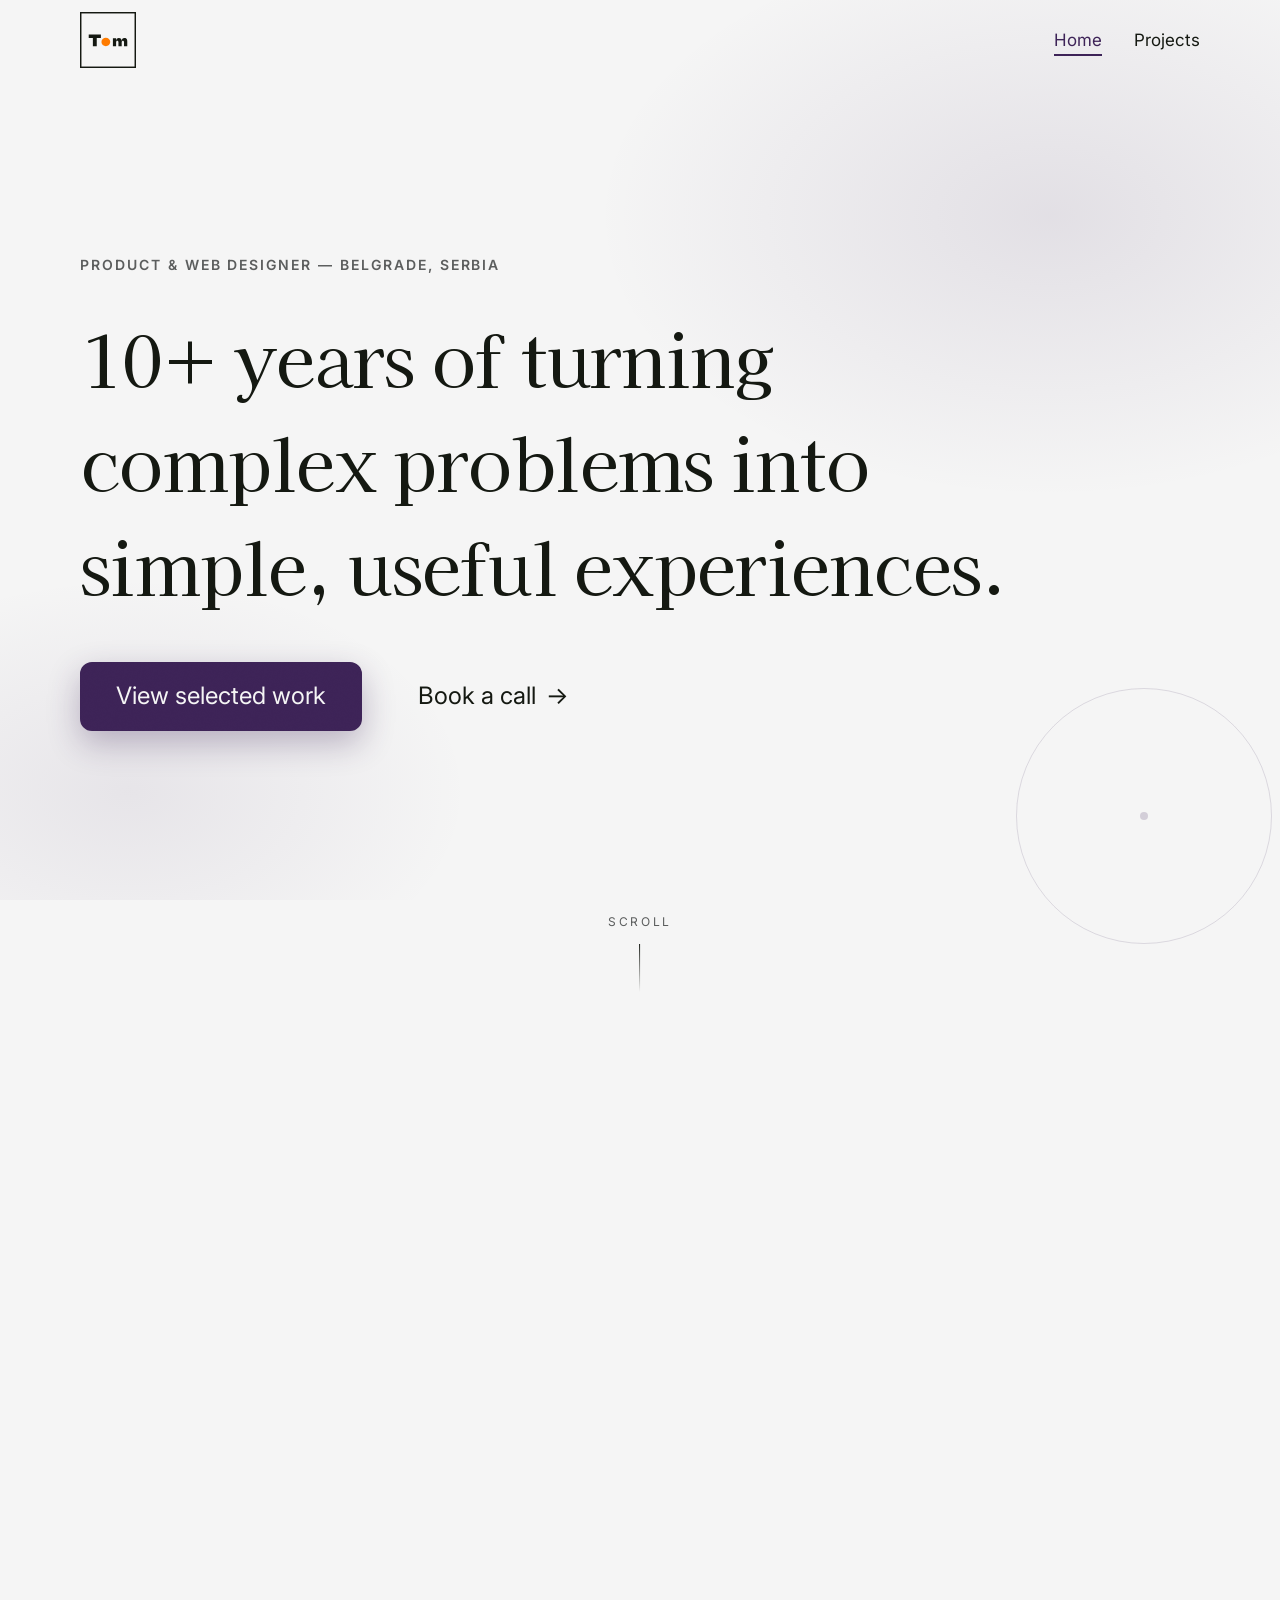
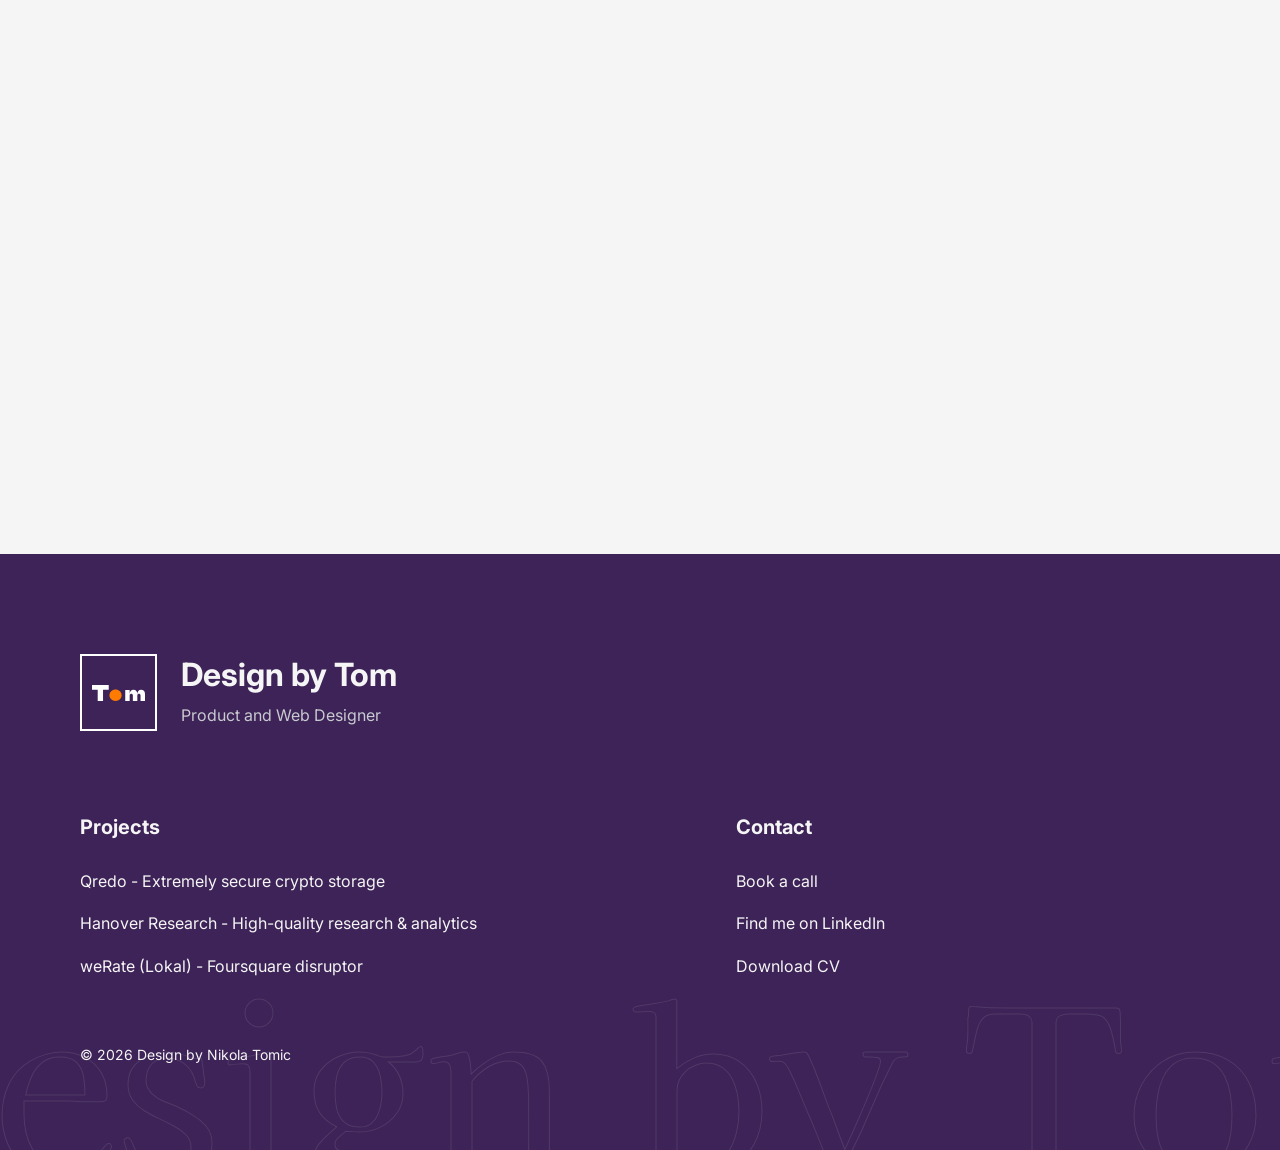
==== commit 32ff2119: "Replace rotating seal with subtle circular ring + dot" ====
--- a/index.html
+++ b/index.html
@@ -57,15 +57,7 @@
         </div>
       </div>
 
-      <div class="home-hero__stamp" aria-hidden="true" data-parallax="0.30">
-        <svg viewBox="0 0 200 200">
-          <defs>
-            <path id="seal-circle" d="M100,100 m-80,0 a80,80 0 1,1 160,0 a80,80 0 1,1 -160,0"></path>
-          </defs>
-          <text><textPath href="#seal-circle">PRODUCT DESIGN &bull; WEB &bull; UX &bull; CONTENT &bull; PORTFOLIO &bull;</textPath></text>
-          <circle class="seal-dot" cx="100" cy="100" r="5"></circle>
-        </svg>
-      </div>
+      <div class="home-hero__stamp" aria-hidden="true" data-parallax="0.30"></div>
 
       <p class="home-hero__scroll" data-parallax="0.06">Scroll</p>
     </section>
--- a/css/style.css
+++ b/css/style.css
@@ -514,39 +514,27 @@
   z-index: 1;
 }
 
-/* The spinning seal — a designer's watermark/stamp motif. */
 .home-hero__stamp {
   position: absolute;
   bottom: 80px;
   right: clamp(-40px, 2vw, 8px);
   width: clamp(180px, 20vw, 260px);
   aspect-ratio: 1;
-  color: var(--c-purple);
-  opacity: 0.12;
+  border: 1px solid rgba(61, 35, 87, 0.14);
+  border-radius: 50%;
   pointer-events: none;
 }
 
-.home-hero__stamp svg {
-  width: 100%;
-  height: 100%;
-  overflow: visible;
-}
-
-.home-hero__stamp text {
-  font: 700 14px / 1 var(--font-body);
-  letter-spacing: 0.20em;
-  text-transform: uppercase;
-  fill: currentColor;
-}
-
-.seal-dot { fill: currentColor; }
-
-@media (prefers-reduced-motion: no-preference) {
-  .home-hero__stamp svg { animation: seal-spin 32s linear infinite; }
-}
-
-@keyframes seal-spin {
-  to { transform: rotate(360deg); transform-origin: center; }
+.home-hero__stamp::after {
+  content: "";
+  position: absolute;
+  top: 50%;
+  left: 50%;
+  width: 8px;
+  height: 8px;
+  background: rgba(61, 35, 87, 0.18);
+  border-radius: 50%;
+  transform: translate(-50%, -50%);
 }
 
 .home-hero__scroll {
@@ -1452,7 +1440,15 @@
     animation: menu-link-in var(--t-base) var(--ease-out) backwards;
   }
   body.menu-open .nav__link:nth-child(2) { animation-delay: 60ms; }
-  body.menu-open .nav__link:nth-child(3) { animation-delay: 120ms; }
+
+  /* Mobile menu links use the same hairline treatment as desktop links.
+     Because they have horizontal padding, the hairline is inset so it sits
+     neatly under the text rather than spanning the full padded box. */
+  body.menu-open .nav__link::before,
+  body.menu-open .nav__link[aria-current="page"]::after {
+    left: 16px;
+    right: 16px;
+  }
 
   /* The burger floats above the fullscreen menu and morphs into a close
      ✕, so it doubles as the close button. */
@@ -1460,22 +1456,6 @@
   body.menu-open .nav-toggle__bar:nth-child(1) { transform: translateY(8px) rotate(45deg); }
   body.menu-open .nav-toggle__bar:nth-child(2) { opacity: 0; }
   body.menu-open .nav-toggle__bar:nth-child(3) { transform: translateY(-8px) rotate(-45deg); }
-
-  /* The desktop header's current-page hairline sits at the bottom of its
-     click row. In the menu the links are tall, so that hairline is dropped
-     and an underline is drawn under the text instead — on hover, and pinned
-     to the current page, exactly like the desktop links. Hover means little
-     on a touch screen, so :active and :focus-visible show it on tap/keyboard
-     focus too. */
-  body.menu-open .nav__link[aria-current="page"]::after { display: none; }
-  body.menu-open .nav__link:hover,
-  body.menu-open .nav__link:active,
-  body.menu-open .nav__link:focus-visible,
-  body.menu-open .nav__link[aria-current="page"] {
-    color: var(--c-purple);
-    text-decoration: underline;
-    text-underline-offset: 4px;
-  }
 
   /* The frosted sticky bar uses backdrop-filter, which would otherwise
      contain the fixed menu inside the header. It is flattened while the
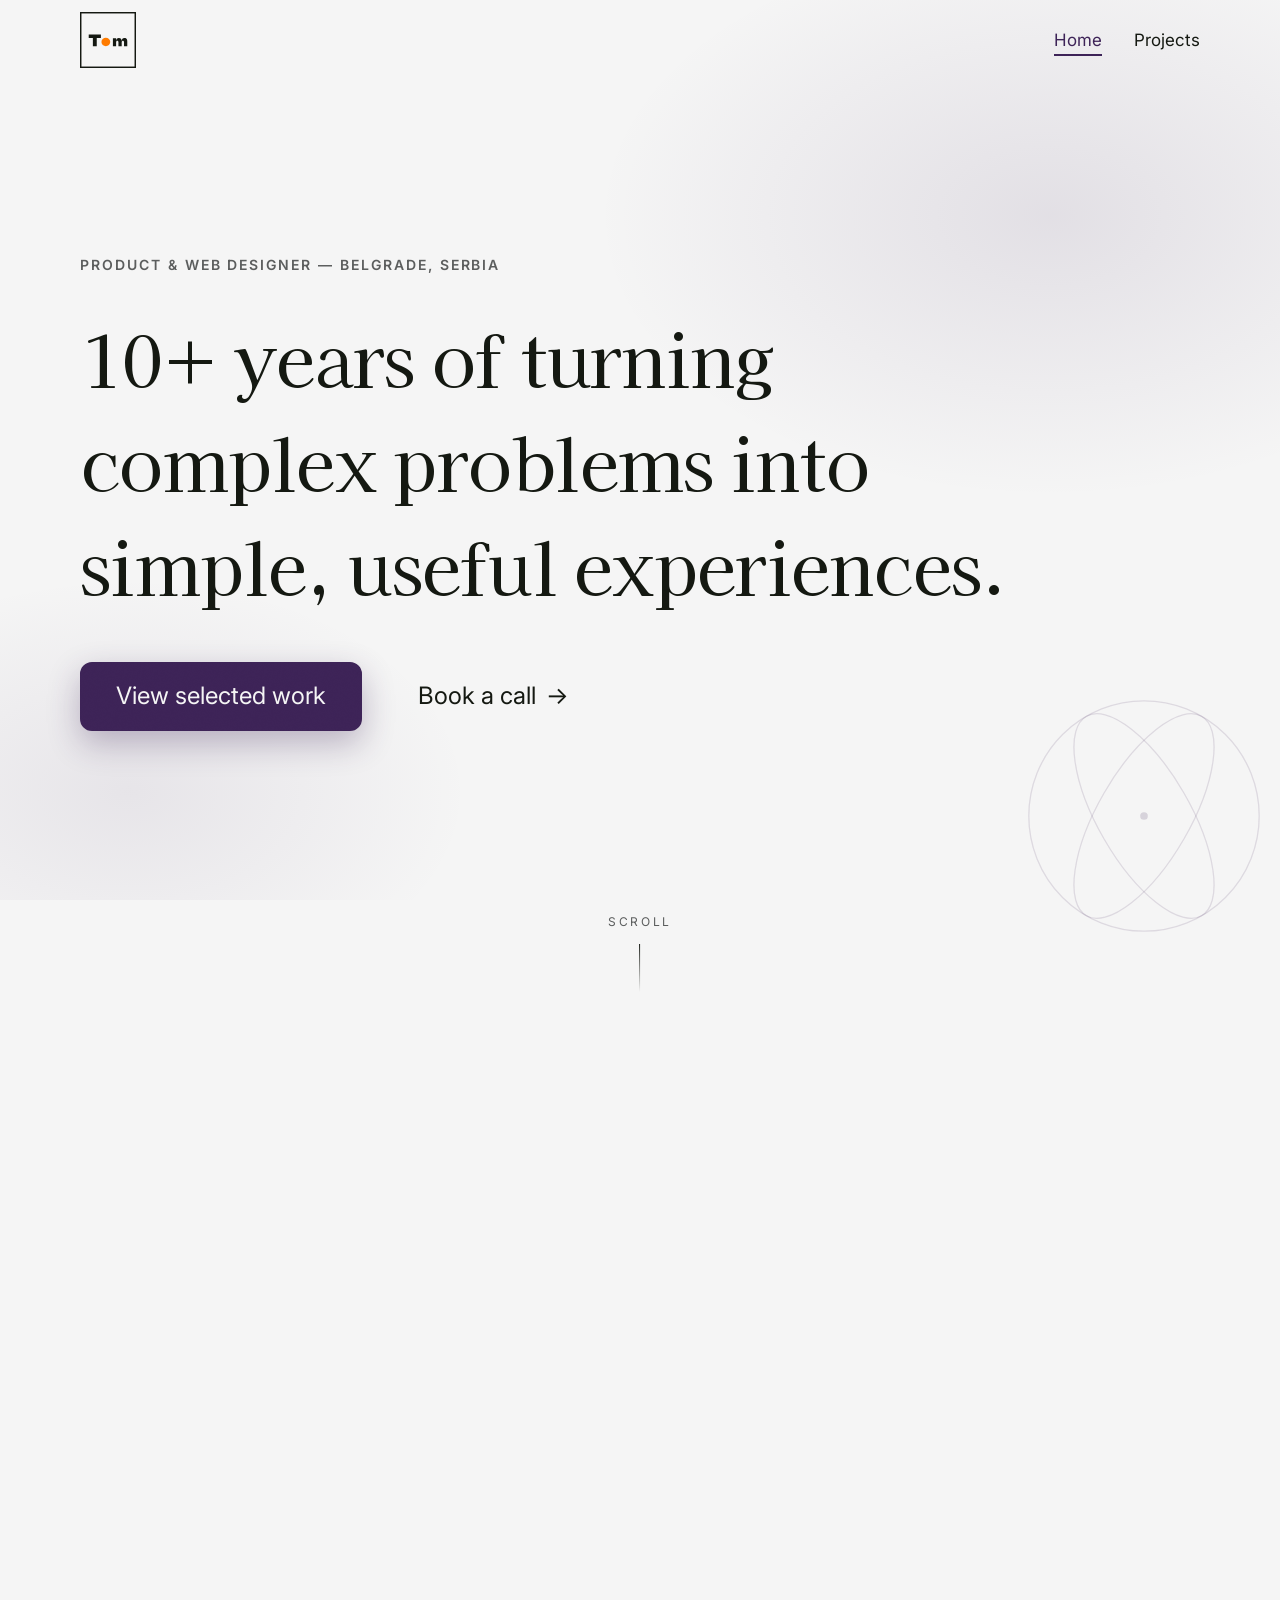
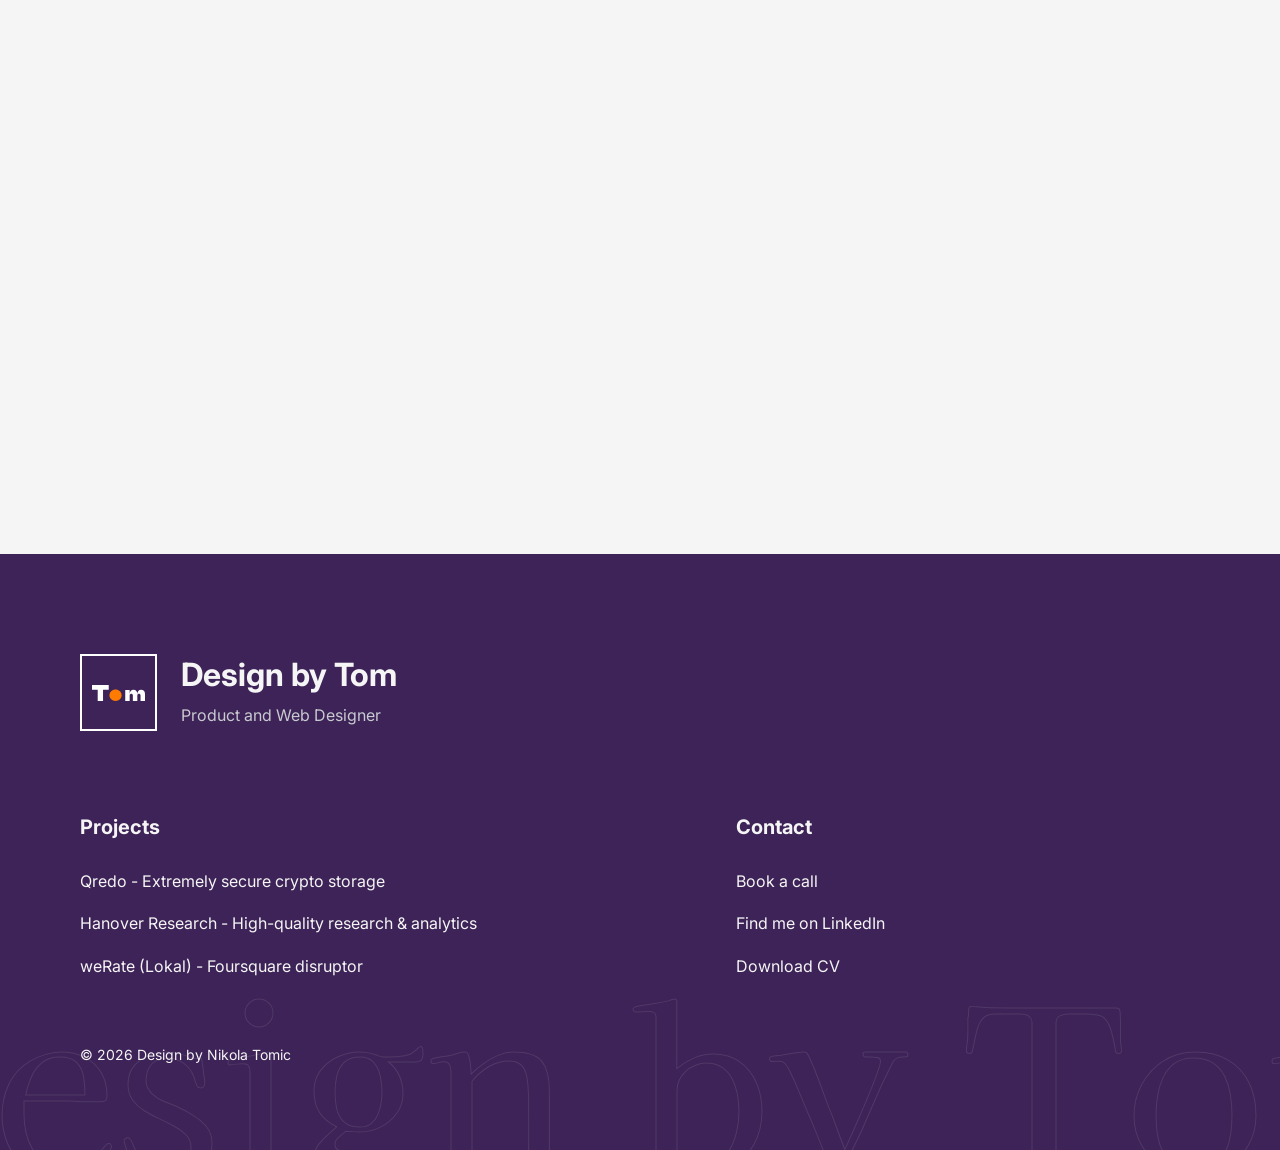
==== commit 7d41d783: "Replace stamp with slow-rotating wireframe sphere" ====
--- a/index.html
+++ b/index.html
@@ -57,7 +57,14 @@
         </div>
       </div>
 
-      <div class="home-hero__stamp" aria-hidden="true" data-parallax="0.30"></div>
+      <div class="home-hero__stamp" aria-hidden="true" data-parallax="0.30">
+        <svg viewBox="0 0 200 200" fill="none">
+          <ellipse cx="100" cy="100" rx="90" ry="90" />
+          <ellipse cx="100" cy="100" rx="90" ry="36" transform="rotate(60 100 100)" />
+          <ellipse cx="100" cy="100" rx="90" ry="36" transform="rotate(-60 100 100)" />
+          <circle cx="100" cy="100" r="3" />
+        </svg>
+      </div>
 
       <p class="home-hero__scroll" data-parallax="0.06">Scroll</p>
     </section>
--- a/css/style.css
+++ b/css/style.css
@@ -520,21 +520,33 @@
   right: clamp(-40px, 2vw, 8px);
   width: clamp(180px, 20vw, 260px);
   aspect-ratio: 1;
-  border: 1px solid rgba(61, 35, 87, 0.14);
-  border-radius: 50%;
   pointer-events: none;
 }
 
-.home-hero__stamp::after {
-  content: "";
-  position: absolute;
-  top: 50%;
-  left: 50%;
-  width: 8px;
-  height: 8px;
-  background: rgba(61, 35, 87, 0.18);
-  border-radius: 50%;
-  transform: translate(-50%, -50%);
+.home-hero__stamp svg {
+  width: 100%;
+  height: 100%;
+  overflow: visible;
+}
+
+.home-hero__stamp ellipse,
+.home-hero__stamp circle {
+  fill: none;
+  stroke: rgba(61, 35, 87, 0.13);
+  stroke-width: 1;
+}
+
+.home-hero__stamp circle {
+  fill: rgba(61, 35, 87, 0.16);
+  stroke: none;
+}
+
+@media (prefers-reduced-motion: no-preference) {
+  .home-hero__stamp svg { animation: stamp-rotate 80s linear infinite; }
+}
+
+@keyframes stamp-rotate {
+  to { transform: rotate(360deg); }
 }
 
 .home-hero__scroll {
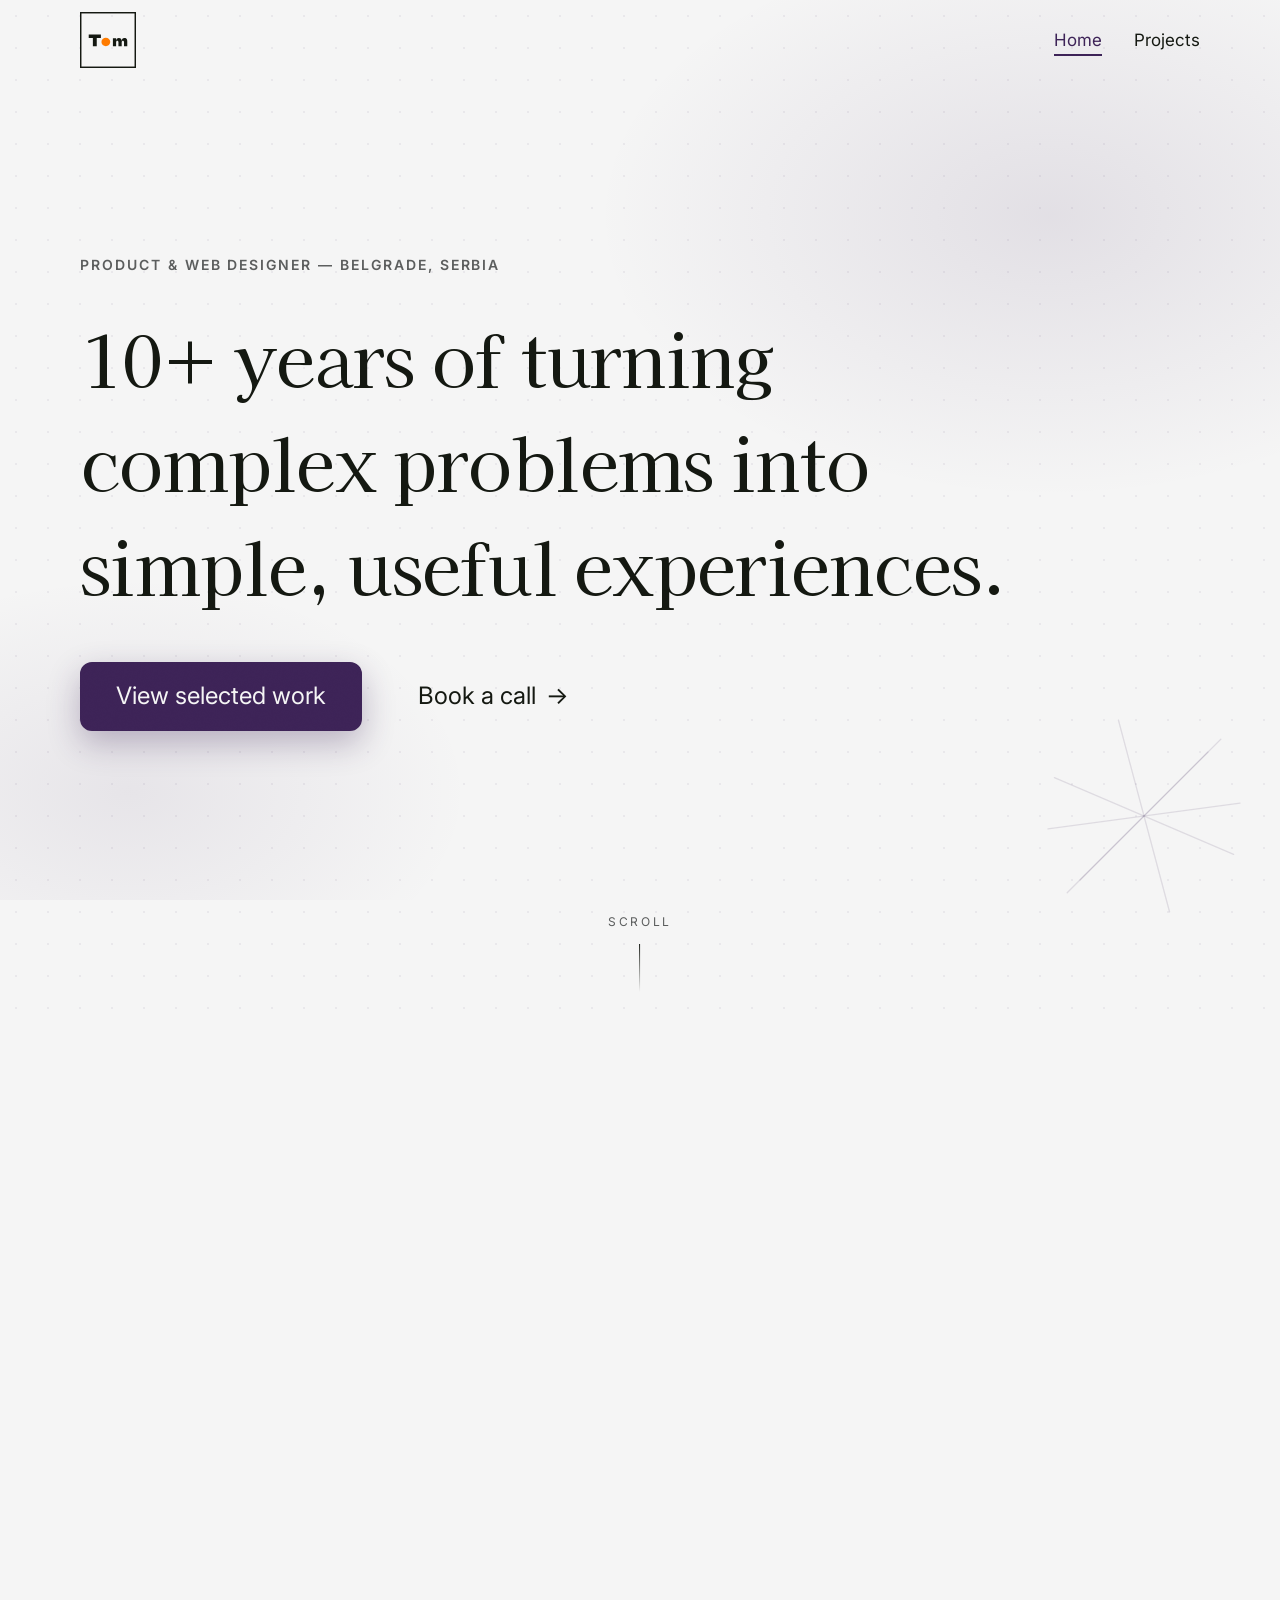
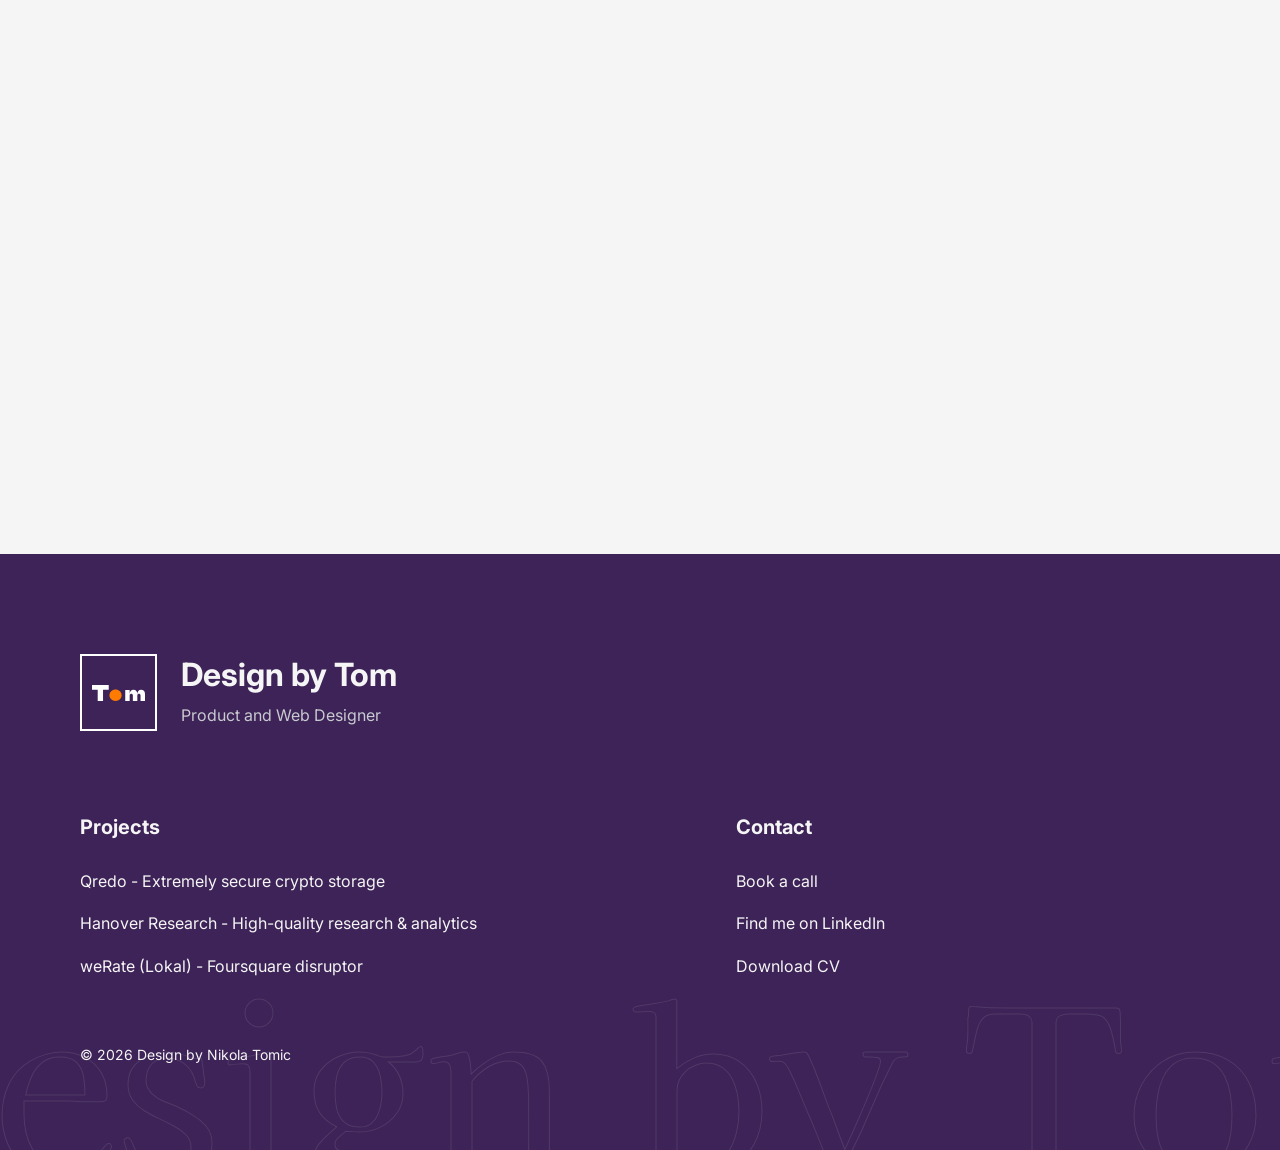
==== commit 9379b2c8: "Replace wireframe sphere with abstract line mark" ====
--- a/index.html
+++ b/index.html
@@ -38,9 +38,9 @@
 
   <main id="main">
 
-    <!-- Hero: full-bleed radial glow, oversized display headline, the
-         rotating seal, and primary CTAs. The content below then cascades
-         in as you scroll. -->
+    <!-- Hero: full-bleed radial glow, oversized display headline, a
+         subtle abstract mark, and primary CTAs. The content below then
+         cascades in as you scroll. -->
     <section class="home-hero profile-hero">
       <div class="container home-hero__inner">
         <p class="home-hero__meta" data-parallax="0.10">Product &amp; Web Designer &mdash; Belgrade, Serbia</p>
@@ -59,10 +59,11 @@
 
       <div class="home-hero__stamp" aria-hidden="true" data-parallax="0.30">
         <svg viewBox="0 0 200 200" fill="none">
-          <ellipse cx="100" cy="100" rx="90" ry="90" />
-          <ellipse cx="100" cy="100" rx="90" ry="36" transform="rotate(60 100 100)" />
-          <ellipse cx="100" cy="100" rx="90" ry="36" transform="rotate(-60 100 100)" />
-          <circle cx="100" cy="100" r="3" />
+          <line x1="30" y1="70" x2="170" y2="130" />
+          <line x1="50" y1="150" x2="150" y2="50" />
+          <line x1="80" y1="25" x2="120" y2="175" />
+          <line x1="175" y1="90" x2="25" y2="110" />
+          <line x1="40" y1="160" x2="160" y2="40" />
         </svg>
       </div>
 
--- a/css/style.css
+++ b/css/style.css
@@ -449,6 +449,7 @@
      lives inside .home-hero__inner (a .container), so alignment is kept. */
   width: 100%;
   position: relative;
+  isolation: isolate;
   display: flex;
   flex-direction: column;
   justify-content: center;
@@ -458,6 +459,31 @@
     radial-gradient(52% 46% at 82% 24%, rgba(61, 35, 87, 0.10), transparent 68%),
     radial-gradient(38% 34% at 10% 88%, rgba(61, 35, 87, 0.08), transparent 70%);
   overflow: hidden;
+}
+
+/* A subtle, drifting dot-grid texture sits behind the hero content.
+   The dots are tiny and low-contrast so they read as atmosphere rather
+   than pattern, and they drift diagonally to give the hero a quiet pulse. */
+.home-hero::before {
+  content: "";
+  position: absolute;
+  inset: 0;
+  z-index: -1;
+  background-image: radial-gradient(rgba(61, 35, 87, 0.14) 1px, transparent 1px);
+  background-size: 32px 32px;
+  opacity: 0.45;
+  pointer-events: none;
+}
+
+@media (prefers-reduced-motion: no-preference) {
+  .home-hero::before {
+    animation: hero-texture 24s linear infinite;
+  }
+}
+
+@keyframes hero-texture {
+  from { background-position: 0 0; }
+  to   { background-position: 32px 32px; }
 }
 
 .home-hero__inner {
@@ -529,16 +555,10 @@
   overflow: visible;
 }
 
-.home-hero__stamp ellipse,
-.home-hero__stamp circle {
-  fill: none;
-  stroke: rgba(61, 35, 87, 0.13);
+.home-hero__stamp line {
+  stroke: rgba(61, 35, 87, 0.12);
   stroke-width: 1;
-}
-
-.home-hero__stamp circle {
-  fill: rgba(61, 35, 87, 0.16);
-  stroke: none;
+  stroke-linecap: round;
 }
 
 @media (prefers-reduced-motion: no-preference) {
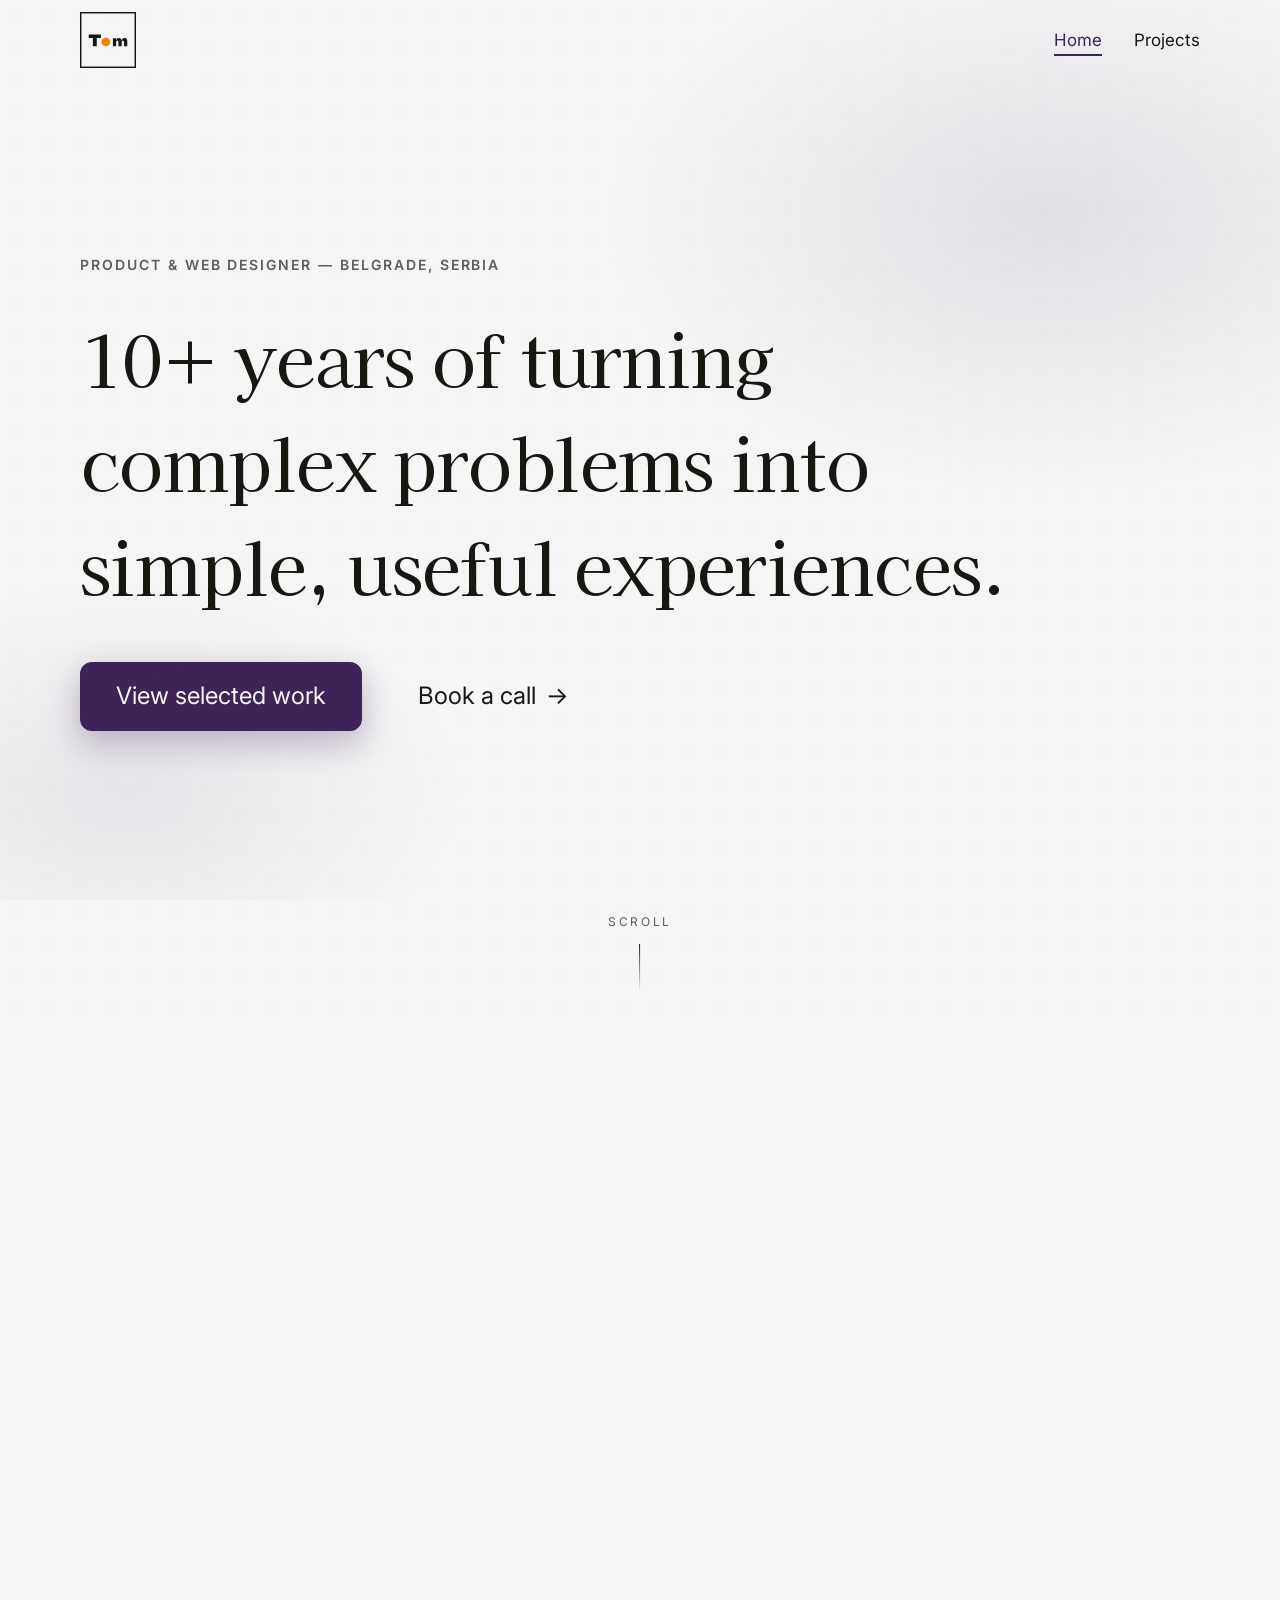
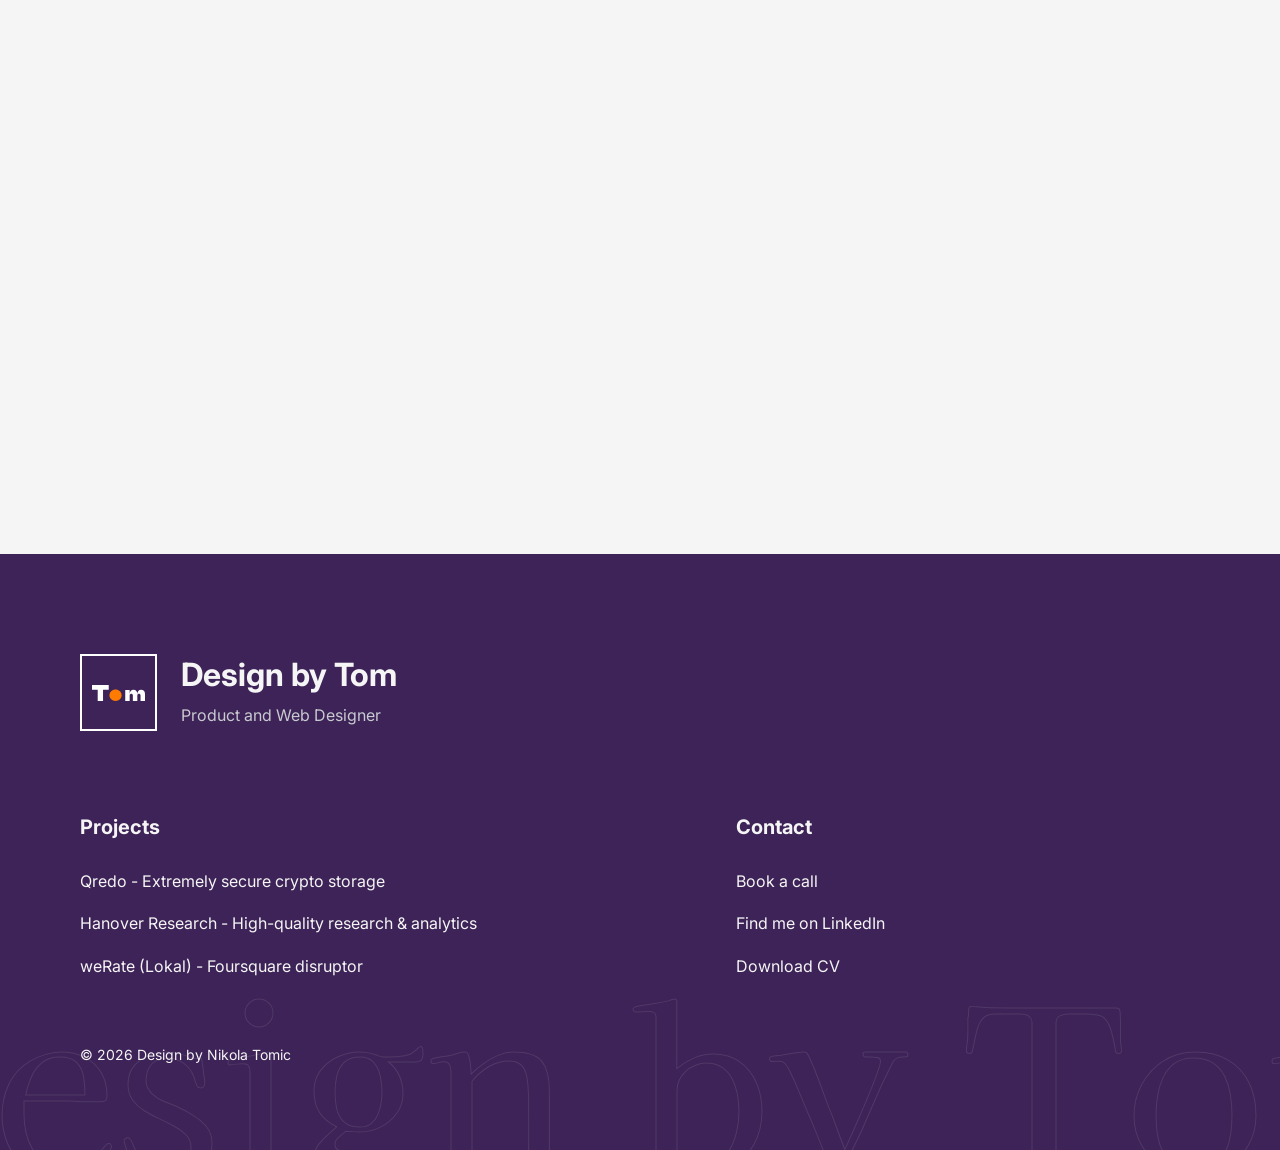
==== commit 008e1f61: "Remove hero stamp/mark; keep texture and glow" ====
--- a/index.html
+++ b/index.html
@@ -57,16 +57,6 @@
         </div>
       </div>
 
-      <div class="home-hero__stamp" aria-hidden="true" data-parallax="0.30">
-        <svg viewBox="0 0 200 200" fill="none">
-          <line x1="30" y1="70" x2="170" y2="130" />
-          <line x1="50" y1="150" x2="150" y2="50" />
-          <line x1="80" y1="25" x2="120" y2="175" />
-          <line x1="175" y1="90" x2="25" y2="110" />
-          <line x1="40" y1="160" x2="160" y2="40" />
-        </svg>
-      </div>
-
       <p class="home-hero__scroll" data-parallax="0.06">Scroll</p>
     </section>
 
--- a/css/style.css
+++ b/css/style.css
@@ -540,35 +540,6 @@
   z-index: 1;
 }
 
-.home-hero__stamp {
-  position: absolute;
-  bottom: 80px;
-  right: clamp(-40px, 2vw, 8px);
-  width: clamp(180px, 20vw, 260px);
-  aspect-ratio: 1;
-  pointer-events: none;
-}
-
-.home-hero__stamp svg {
-  width: 100%;
-  height: 100%;
-  overflow: visible;
-}
-
-.home-hero__stamp line {
-  stroke: rgba(61, 35, 87, 0.12);
-  stroke-width: 1;
-  stroke-linecap: round;
-}
-
-@media (prefers-reduced-motion: no-preference) {
-  .home-hero__stamp svg { animation: stamp-rotate 80s linear infinite; }
-}
-
-@keyframes stamp-rotate {
-  to { transform: rotate(360deg); }
-}
-
 .home-hero__scroll {
   position: absolute;
   left: 50%;
@@ -1390,8 +1361,7 @@
   .site-footer { padding: 80px 0 64px; }
   .site-footer__inner { gap: 64px; }
 
-  /* Home: seal and scroll hint are desktop-only */
-  .home-hero__stamp { display: none; }
+  /* Home: scroll hint is desktop-only */
   .home-hero__scroll { display: none; }
 
   /* Case-study: ghost numeral is desktop-only */
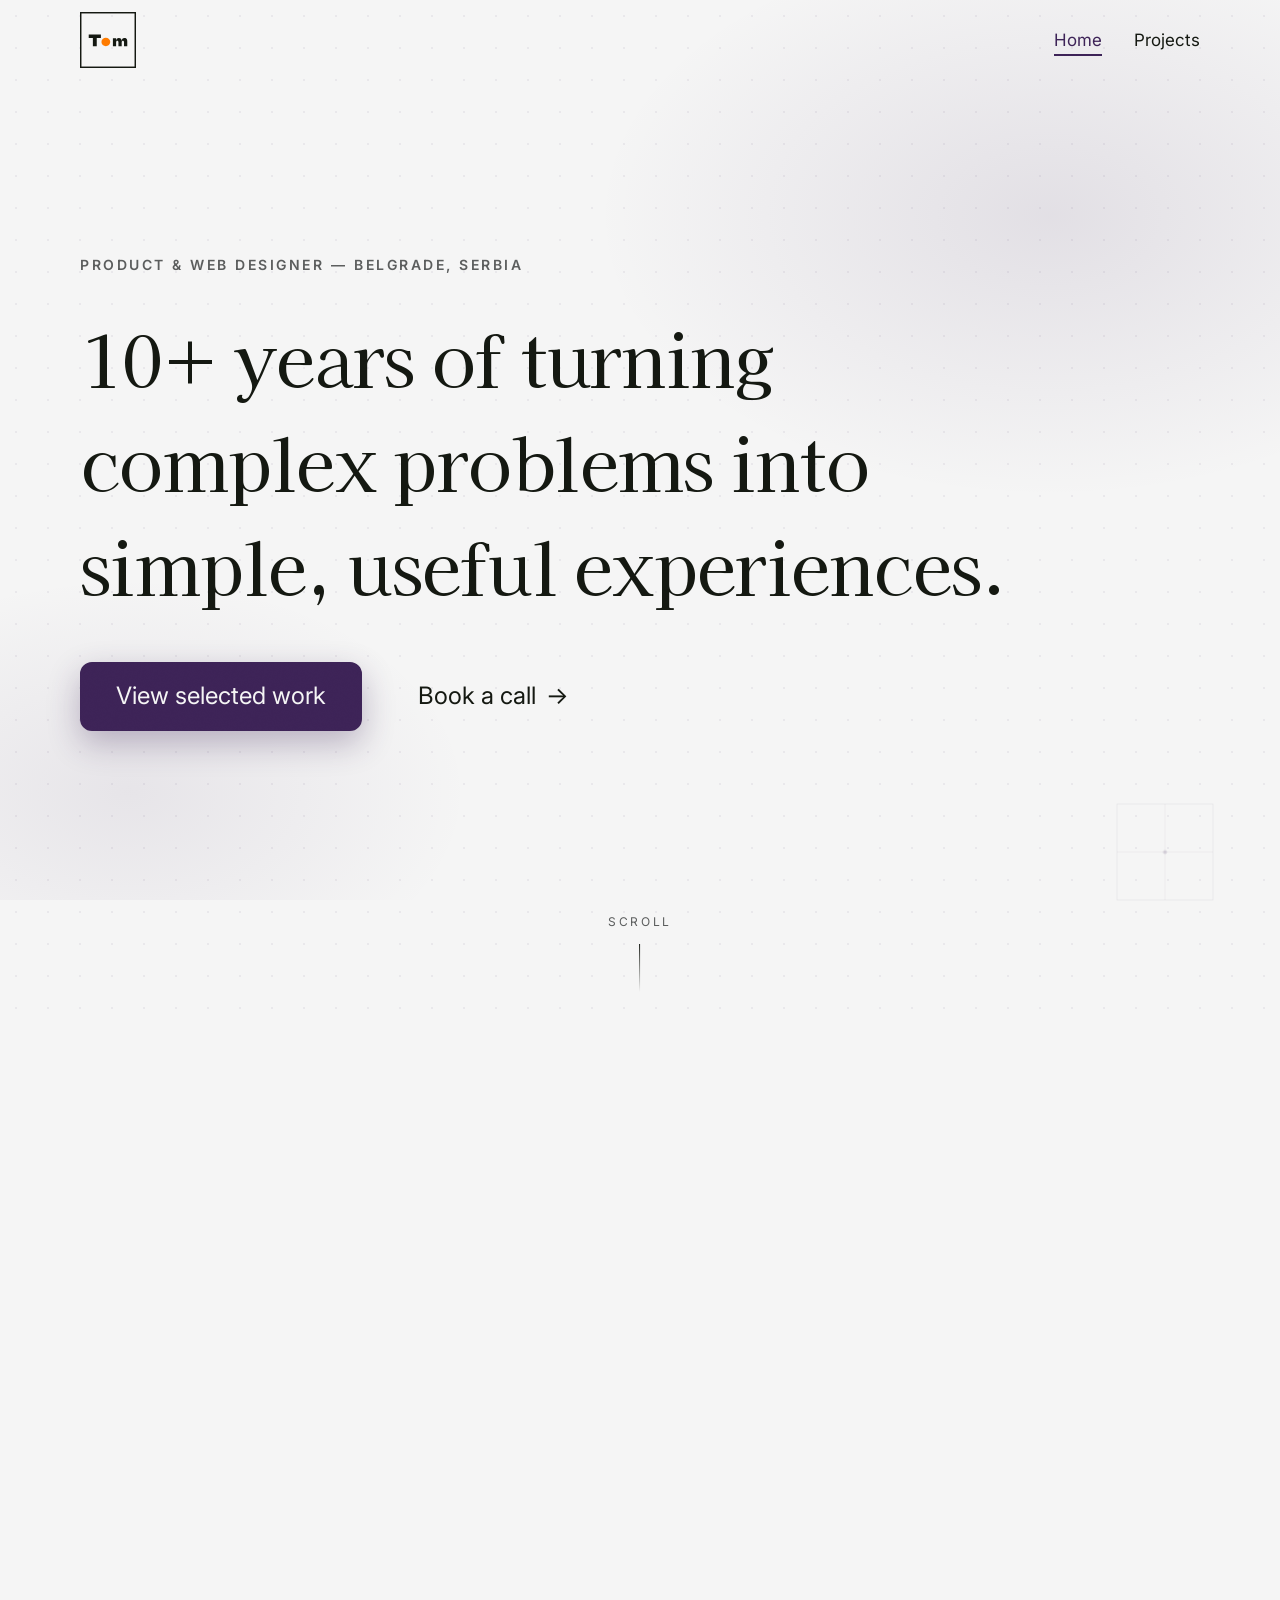
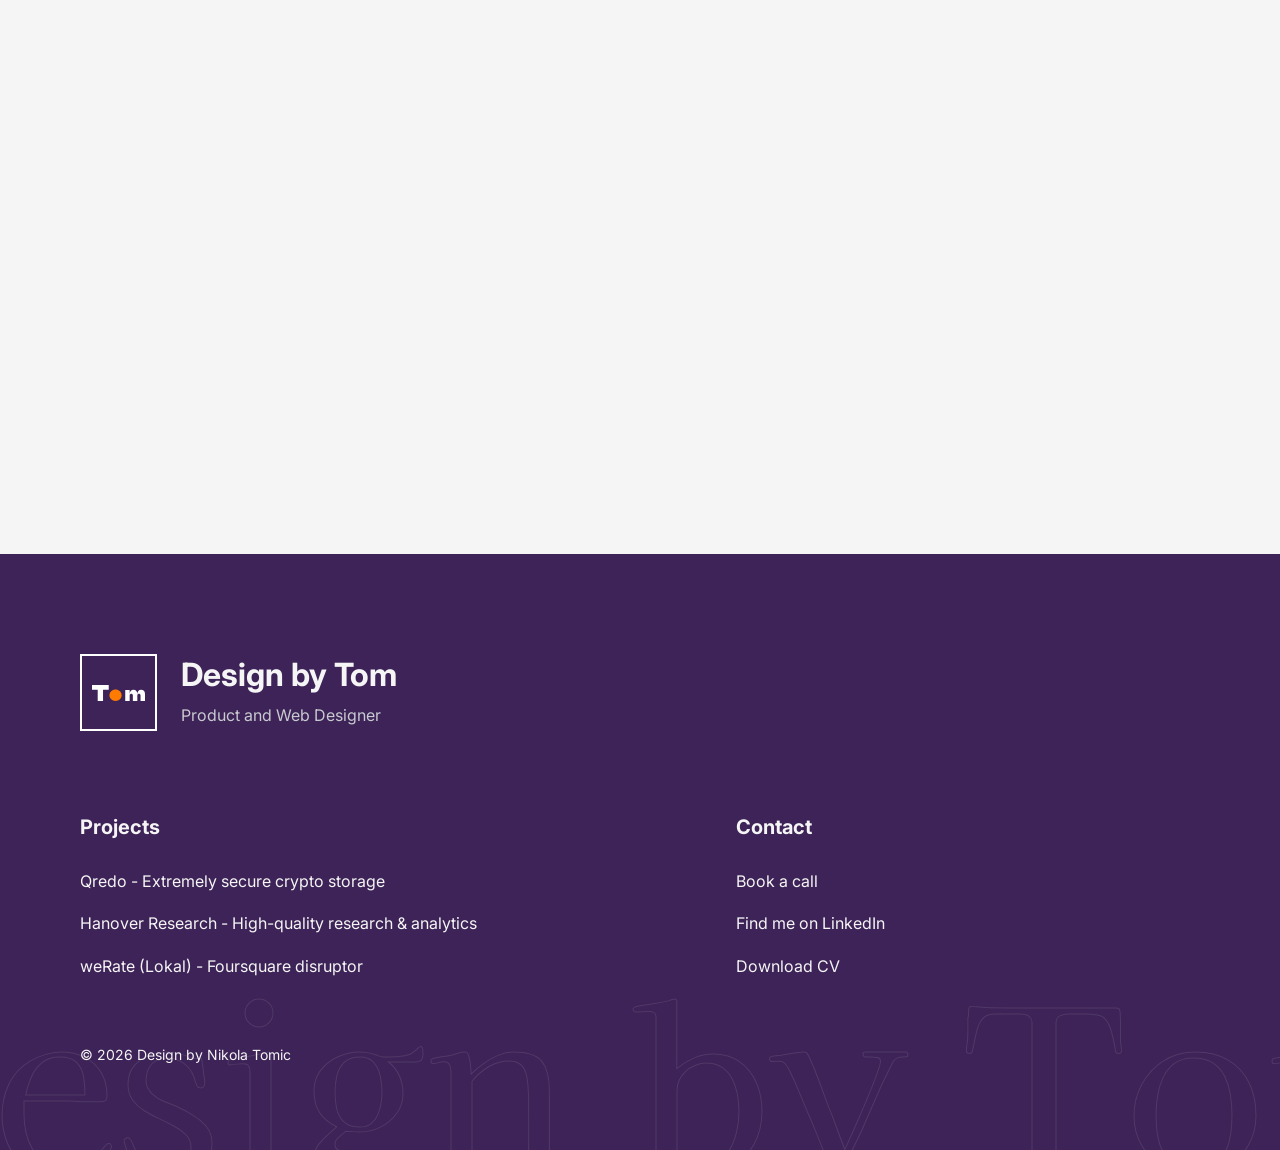
==== commit 7a328d88: "Polish landing page: hero choreography, signature instrument, refined hovers" ====
--- a/index.html
+++ b/index.html
@@ -38,9 +38,9 @@
 
   <main id="main">
 
-    <!-- Hero: full-bleed radial glow, oversized display headline, a
-         subtle abstract mark, and primary CTAs. The content below then
-         cascades in as you scroll. -->
+    <!-- Hero: full-bleed radial glow, oversized display headline, primary
+         CTAs, a scroll hint, and a quiet cursor-reactive signature in the
+         bottom-right. The content below cascades in as you scroll. -->
     <section class="home-hero profile-hero">
       <div class="container home-hero__inner">
         <p class="home-hero__meta" data-parallax="0.10">Product &amp; Web Designer &mdash; Belgrade, Serbia</p>
@@ -58,6 +58,15 @@
       </div>
 
       <p class="home-hero__scroll" data-parallax="0.06">Scroll</p>
+
+      <div class="home-hero__signature" aria-hidden="true" data-parallax="0.12">
+        <svg viewBox="0 0 160 160" fill="none">
+          <rect class="signature__frame" x="20" y="20" width="120" height="120" />
+          <line class="signature__hair" x1="20" y1="80" x2="140" y2="80" />
+          <line class="signature__hair" x1="80" y1="20" x2="80" y2="140" />
+          <circle class="signature__dot" cx="80" cy="80" r="2.5" />
+        </svg>
+      </div>
     </section>
 
     <div class="profile">
--- a/css/style.css
+++ b/css/style.css
@@ -89,6 +89,8 @@
   line-height: var(--lh-body);
   -webkit-font-smoothing: antialiased;
   -moz-osx-font-smoothing: grayscale;
+  text-rendering: optimizeLegibility;
+  font-feature-settings: "kern" 1, "liga" 1;
 }
 
 /* ---- Profile page: the hero glow spans the whole page -------------------
@@ -165,6 +167,7 @@
   font-size: var(--t-hero);
   line-height: var(--lh-hero);
   letter-spacing: -0.01em;
+  font-feature-settings: "kern" 1;
   /* Balance headline line breaks so the two lines feel deliberate */
   text-wrap: balance;
 }
@@ -210,6 +213,12 @@
 }
 .btn:hover::before { transform: scaleX(1); }
 .btn:active::before { transform: scaleX(1); }
+.btn:active { transform: translateY(1px); }
+
+.btn:focus-visible {
+  outline: 2px solid var(--c-purple);
+  outline-offset: 3px;
+}
 
 .btn--primary {
   --btn-fill: var(--c-purple-hover);
@@ -430,11 +439,30 @@
 
 .footer-col__list { display: flex; flex-direction: column; gap: 16px; }
 
+.footer-col__list li { position: relative; }
+
 .footer-col__list a {
+  position: relative;
+  display: inline;
   font-size: var(--t-body);
   text-decoration: none;
 }
-.footer-col__list a:hover { text-decoration: underline; text-underline-offset: 4px; }
+
+.footer-col__list a::after {
+  content: "";
+  position: absolute;
+  left: 0;
+  right: 0;
+  bottom: -2px;
+  height: 1px;
+  background: currentColor;
+  transform: scaleX(0);
+  transform-origin: left;
+  transition: transform var(--t-base) var(--ease-out);
+}
+
+.footer-col__list a:hover::after,
+.footer-col__list a:focus-visible::after { transform: scaleX(1); }
 
 .site-footer__legal { font-size: var(--t-small); color: var(--c-on-purple); }
 
@@ -496,7 +524,7 @@
   z-index: 1;
   font-size: var(--t-small);
   font-weight: 600;
-  letter-spacing: 0.14em;
+  letter-spacing: 0.18em;
   text-transform: uppercase;
   color: var(--c-muted);
   margin-bottom: 28px;
@@ -520,15 +548,40 @@
 }
 
 @media (prefers-reduced-motion: no-preference) {
+  .home-hero__meta {
+    animation: hero-fade-up var(--t-slow) var(--ease-out) 0.08s backwards;
+  }
+
   .hero-mask .hero-line {
     animation: hero-line-in var(--t-load) var(--ease-out) backwards;
   }
-  .hero-mask:nth-child(2) .hero-line { animation-delay: 0.12s; }
-  .hero-mask:nth-child(3) .hero-line { animation-delay: 0.24s; }
+  .hero-mask:nth-child(1) .hero-line { animation-delay: 0.22s; }
+  .hero-mask:nth-child(2) .hero-line { animation-delay: 0.34s; }
+  .hero-mask:nth-child(3) .hero-line { animation-delay: 0.46s; }
+
+  .home-hero__cta {
+    animation: hero-fade-up var(--t-slow) var(--ease-out) 0.66s backwards;
+  }
+
+  .home-hero__scroll {
+    animation: hero-fade-up var(--t-slow) var(--ease-out) 0.92s backwards;
+  }
+
+  .home-hero__signature {
+    animation: hero-fade-in var(--t-slow) var(--ease-out) 1.05s backwards;
+  }
 }
 
 @keyframes hero-line-in {
   from { opacity: 0; transform: translateY(110%); }
+}
+
+@keyframes hero-fade-up {
+  from { opacity: 0; transform: translateY(16px); }
+}
+
+@keyframes hero-fade-in {
+  from { opacity: 0; }
 }
 
 .home-hero__cta {
@@ -573,6 +626,49 @@
   0%, 20% { transform: scaleY(1); opacity: 1; }
   60%     { transform: scaleY(0.2); opacity: 0.4; }
   100%    { transform: scaleY(0); opacity: 0; }
+}
+
+/* A quiet cursor-reactive instrument in the hero's bottom-right corner.
+   It looks like a static diagram until the cursor moves over the hero,
+   then a tiny indicator glides inside the frame. It's `aria-hidden` and
+   hidden on small screens so it never competes with content. */
+.home-hero__signature {
+  position: absolute;
+  right: clamp(24px, 4vw, 64px);
+  bottom: clamp(80px, 12vh, 140px);
+  width: clamp(112px, 10vw, 152px);
+  z-index: 1;
+  pointer-events: none;
+  opacity: 0.55;
+  transition: opacity var(--t-base) var(--ease-out);
+}
+
+.home-hero__signature svg {
+  width: 100%;
+  height: auto;
+  overflow: visible;
+}
+
+.home-hero__signature .signature__frame {
+  fill: none;
+  stroke: rgba(61, 35, 87, 0.14);
+  stroke-width: 1;
+}
+
+.home-hero__signature .signature__hair {
+  stroke: rgba(61, 35, 87, 0.10);
+  stroke-width: 1;
+}
+
+.home-hero__signature .signature__dot {
+  fill: rgba(61, 35, 87, 0.28);
+  transition: fill var(--t-fast) var(--ease-out);
+  will-change: transform;
+}
+
+@media (hover: hover) {
+  .home-hero:hover .home-hero__signature { opacity: 0.8; }
+  .home-hero:hover .home-hero__signature .signature__dot { fill: rgba(61, 35, 87, 0.42); }
 }
 
 /* ==========================================================================
@@ -796,7 +892,10 @@
   height: 431px;
   max-width: none;
   object-fit: cover;
-}
+  transition: transform var(--t-slow) var(--ease-out);
+}
+
+.profile-card:hover .profile-card__photo img { transform: translateX(-50%) scale(1.03); }
 
 .profile-card__info { display: flex; flex-direction: column; gap: 48px; width: 100%; }
 
@@ -834,15 +933,34 @@
 .icon-links { display: flex; flex-direction: column; align-items: center; gap: 12px; }
 
 .icon-link {
+  position: relative;
   display: inline-flex;
   align-items: center;
   gap: 8px;
   height: 32px;
   font-size: var(--t-nav);
   text-decoration: none;
-}
-.icon-link:hover { text-decoration: underline; text-underline-offset: 4px; }
-.icon-link img { width: 24px; height: 24px; }
+  transition: color var(--t-fast) var(--ease-out);
+}
+
+.icon-link::after {
+  content: "";
+  position: absolute;
+  left: 32px;
+  right: 0;
+  bottom: 4px;
+  height: 1px;
+  background: currentColor;
+  transform: scaleX(0);
+  transform-origin: left;
+  transition: transform var(--t-base) var(--ease-out);
+}
+
+.icon-link:hover::after,
+.icon-link:focus-visible::after { transform: scaleX(1); }
+
+.icon-link img { width: 24px; height: 24px; transition: transform var(--t-fast) var(--ease-out); }
+.icon-link:hover img { transform: translateX(3px); }
 
 /* ==========================================================================
    Testimonials
@@ -952,8 +1070,25 @@
   font-size: var(--t-nav);
   text-decoration: none;
 }
-.cs-back:hover { text-decoration: underline; text-underline-offset: 4px; }
-.cs-back img { width: 24px; height: 24px; }
+
+.cs-back::after {
+  content: "";
+  position: absolute;
+  left: 32px;
+  right: 0;
+  bottom: 4px;
+  height: 1px;
+  background: currentColor;
+  transform: scaleX(0);
+  transform-origin: left;
+  transition: transform var(--t-base) var(--ease-out);
+}
+
+.cs-back:hover::after,
+.cs-back:focus-visible::after { transform: scaleX(1); }
+
+.cs-back img { width: 24px; height: 24px; transition: transform var(--t-fast) var(--ease-out); }
+.cs-back:hover img { transform: translateX(-3px); }
 
 .cs-hero__title {
   position: absolute;
@@ -1317,14 +1452,6 @@
 .btn--quiet::after { content: " \2192"; transition: transform var(--t-fast) var(--ease-out); display: inline-block; }
 .btn--quiet:hover::after { transform: translateX(4px); }
 
-/* ------------------------------------------------------------------ */
-/* Icon-link hover arrows                                              */
-/* ------------------------------------------------------------------ */
-
-.icon-link { display: inline-flex; align-items: center; gap: 8px; }
-.icon-link img { transition: transform var(--t-fast) var(--ease-out); }
-.icon-link:hover img { transform: translateX(3px); }
-
 /* ==========================================================================
    Responsive layout
    --------------------------------------------------------------------------
@@ -1361,8 +1488,9 @@
   .site-footer { padding: 80px 0 64px; }
   .site-footer__inner { gap: 64px; }
 
-  /* Home: scroll hint is desktop-only */
-  .home-hero__scroll { display: none; }
+  /* Home: scroll hint and signature are desktop-only */
+  .home-hero__scroll,
+  .home-hero__signature { display: none; }
 
   /* Case-study: ghost numeral is desktop-only */
   .cs-hero__index { display: none; }
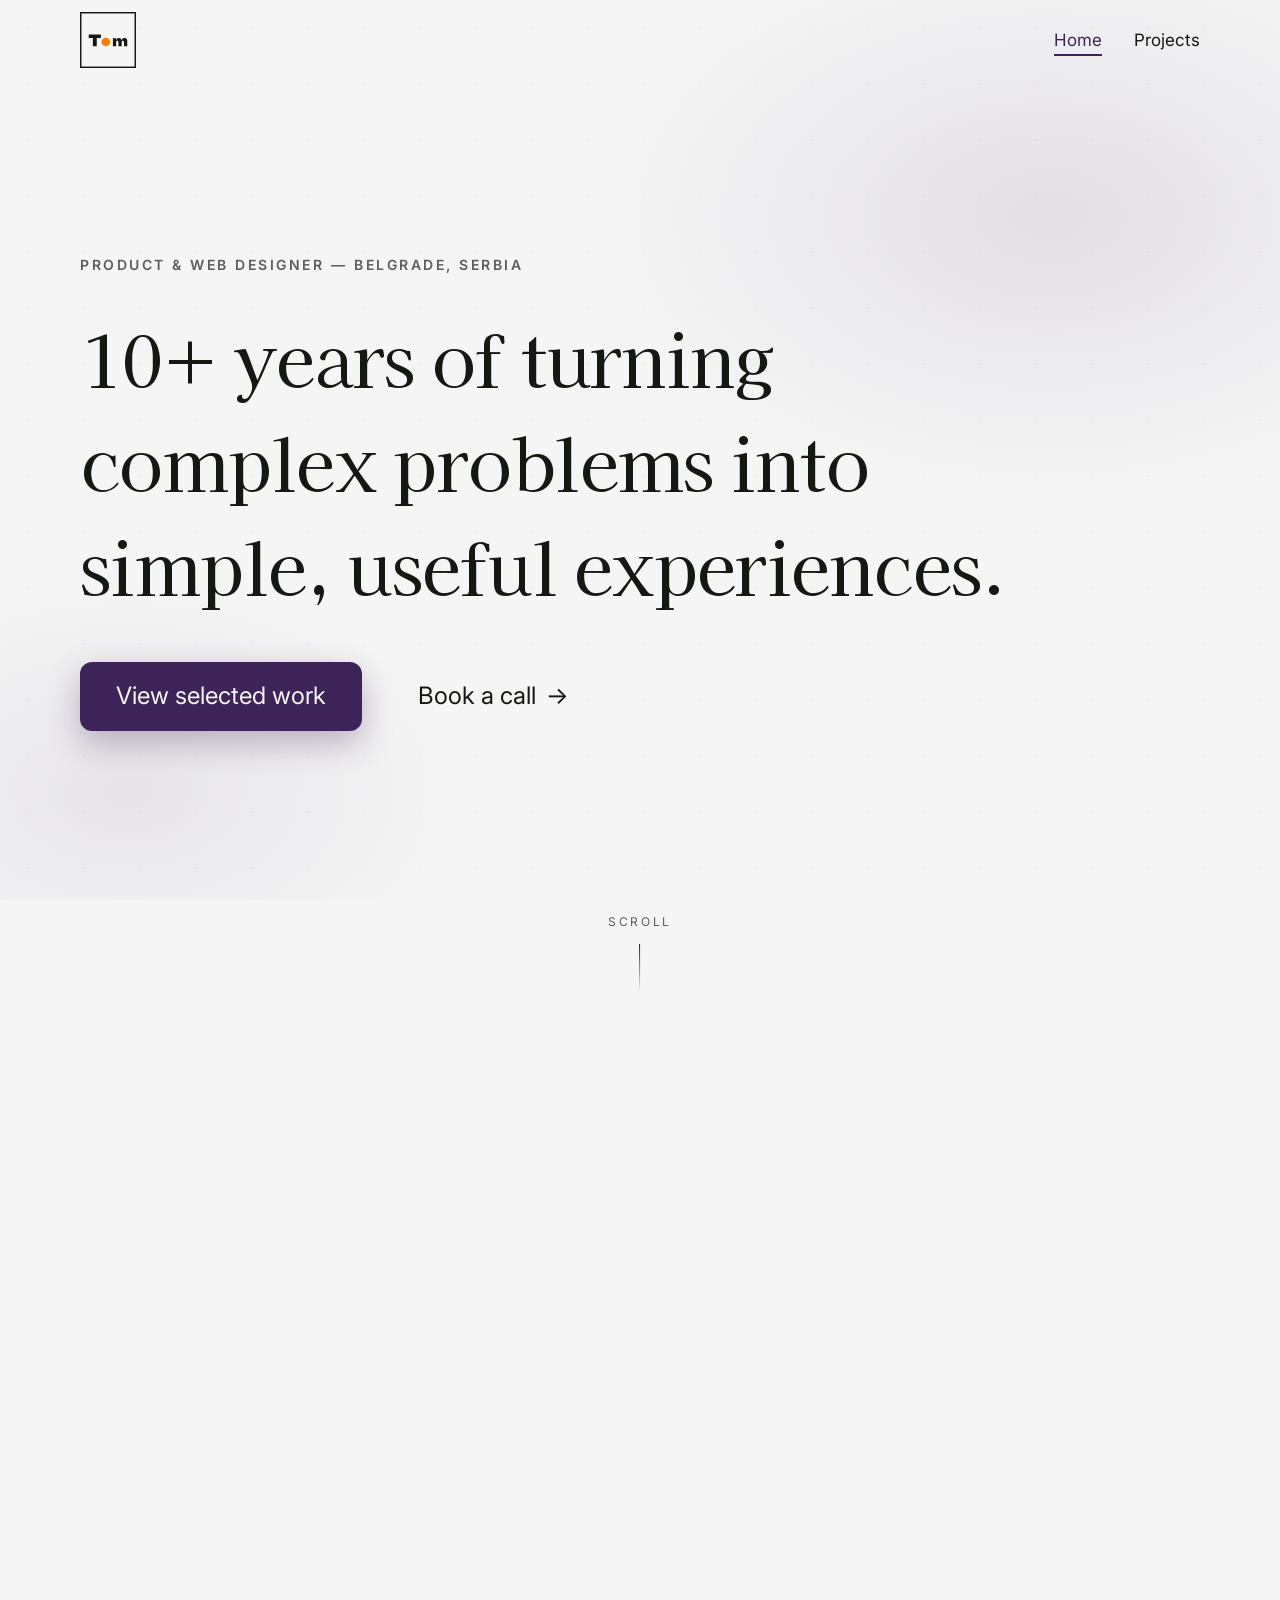
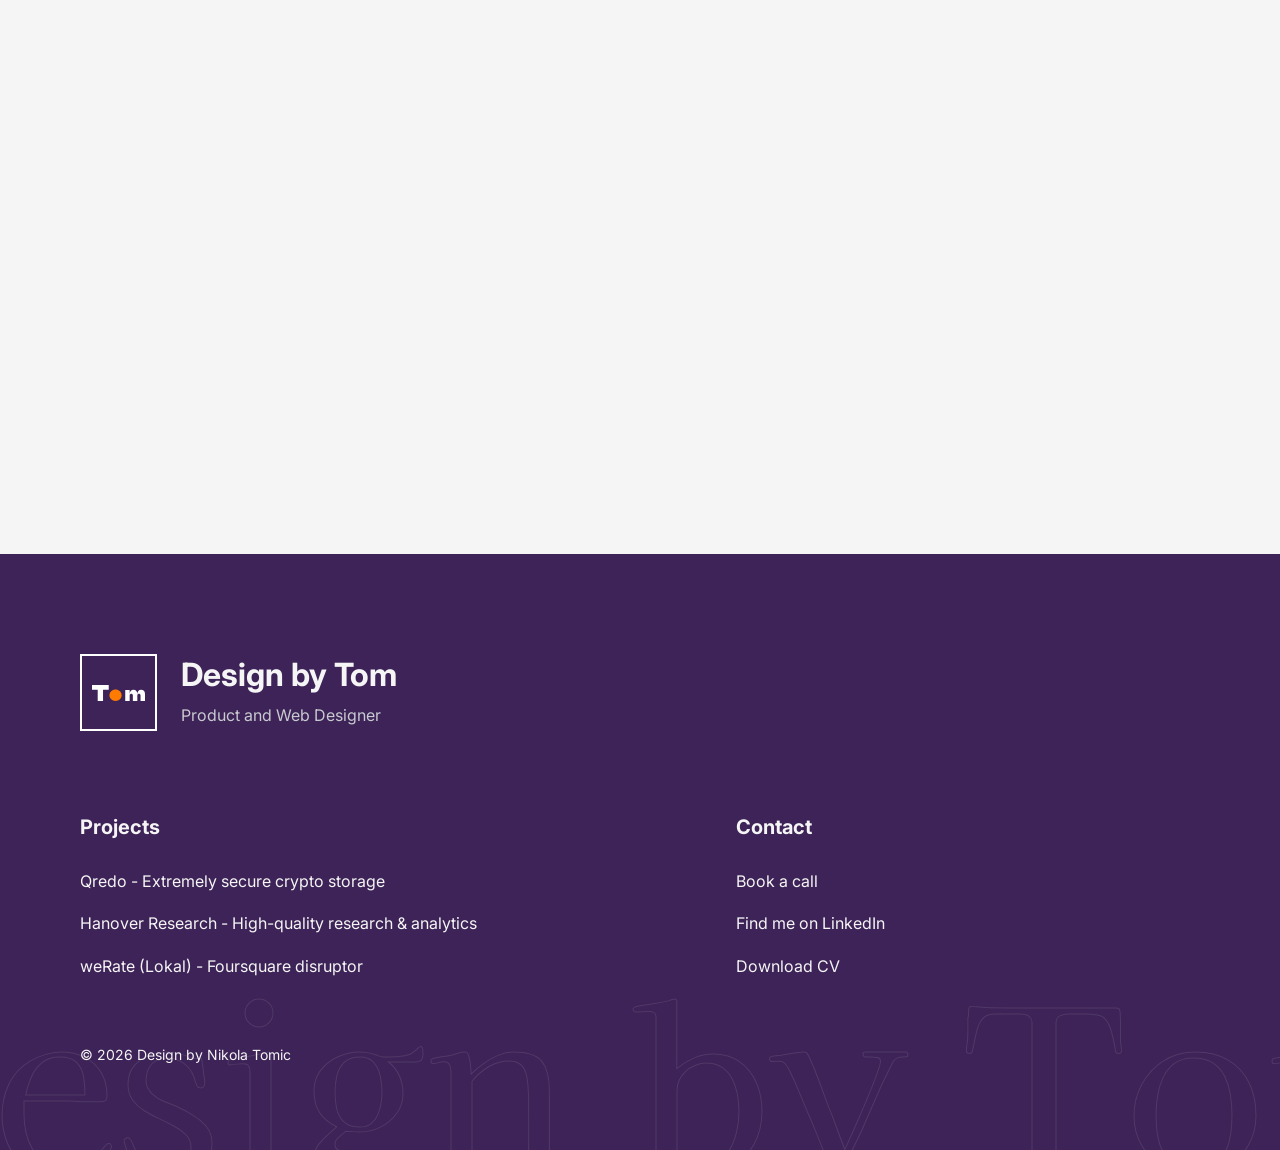
==== commit 7b5381b7: "Replace hero signature with page-wide scroll-reactive dot pattern" ====
--- a/index.html
+++ b/index.html
@@ -14,6 +14,10 @@
   <script src="js/main.js" defer></script>
 </head>
 <body class="page profile-page">
+
+  <!-- A faint, scroll-reactive texture behind the whole landing page.
+       It drifts gently as you scroll and is hidden for reduced-motion users. -->
+  <div class="page-pattern" aria-hidden="true"></div>
 
   <a class="visually-hidden" href="#main">Skip to content</a>
 
@@ -39,8 +43,7 @@
   <main id="main">
 
     <!-- Hero: full-bleed radial glow, oversized display headline, primary
-         CTAs, a scroll hint, and a quiet cursor-reactive signature in the
-         bottom-right. The content below cascades in as you scroll. -->
+         CTAs and a scroll hint. The content below cascades in as you scroll. -->
     <section class="home-hero profile-hero">
       <div class="container home-hero__inner">
         <p class="home-hero__meta" data-parallax="0.10">Product &amp; Web Designer &mdash; Belgrade, Serbia</p>
@@ -58,15 +61,6 @@
       </div>
 
       <p class="home-hero__scroll" data-parallax="0.06">Scroll</p>
-
-      <div class="home-hero__signature" aria-hidden="true" data-parallax="0.12">
-        <svg viewBox="0 0 160 160" fill="none">
-          <rect class="signature__frame" x="20" y="20" width="120" height="120" />
-          <line class="signature__hair" x1="20" y1="80" x2="140" y2="80" />
-          <line class="signature__hair" x1="80" y1="20" x2="80" y2="140" />
-          <circle class="signature__dot" cx="80" cy="80" r="2.5" />
-        </svg>
-      </div>
     </section>
 
     <div class="profile">
--- a/css/style.css
+++ b/css/style.css
@@ -113,6 +113,31 @@
 /* The hero contributes nothing of its own on this page — the body carries
    the whole light, so we avoid doubling up the glow at the top of the page. */
 body.profile-page .profile-hero { background-image: none; }
+
+/* A quiet, page-wide geometric texture sits behind the landing page. Two
+   dot grids at different scales drift at different speeds as you scroll,
+   creating a very subtle sense of depth without ever competing with the
+   content. It is purely decorative and removed for reduced-motion users. */
+.page-pattern {
+  position: fixed;
+  inset: 0;
+  z-index: -1;
+  pointer-events: none;
+  background-image:
+    radial-gradient(rgba(61, 35, 87, 0.055) 1px, transparent 1px),
+    radial-gradient(rgba(61, 35, 87, 0.045) 1.5px, transparent 1.5px);
+  background-size:
+    56px 56px,
+    112px 112px;
+  background-position:
+    var(--pattern-x, 0) var(--pattern-y, 0),
+    var(--pattern-x2, 0) var(--pattern-y2, 0);
+  opacity: 0.7;
+}
+
+@media (prefers-reduced-motion: reduce) {
+  .page-pattern { display: none; }
+}
 
 img, svg { display: block; max-width: 100%; }
 
@@ -489,31 +514,6 @@
   overflow: hidden;
 }
 
-/* A subtle, drifting dot-grid texture sits behind the hero content.
-   The dots are tiny and low-contrast so they read as atmosphere rather
-   than pattern, and they drift diagonally to give the hero a quiet pulse. */
-.home-hero::before {
-  content: "";
-  position: absolute;
-  inset: 0;
-  z-index: -1;
-  background-image: radial-gradient(rgba(61, 35, 87, 0.14) 1px, transparent 1px);
-  background-size: 32px 32px;
-  opacity: 0.45;
-  pointer-events: none;
-}
-
-@media (prefers-reduced-motion: no-preference) {
-  .home-hero::before {
-    animation: hero-texture 24s linear infinite;
-  }
-}
-
-@keyframes hero-texture {
-  from { background-position: 0 0; }
-  to   { background-position: 32px 32px; }
-}
-
 .home-hero__inner {
   display: flex;
   flex-direction: column;
@@ -566,10 +566,6 @@
   .home-hero__scroll {
     animation: hero-fade-up var(--t-slow) var(--ease-out) 0.92s backwards;
   }
-
-  .home-hero__signature {
-    animation: hero-fade-in var(--t-slow) var(--ease-out) 1.05s backwards;
-  }
 }
 
 @keyframes hero-line-in {
@@ -578,10 +574,6 @@
 
 @keyframes hero-fade-up {
   from { opacity: 0; transform: translateY(16px); }
-}
-
-@keyframes hero-fade-in {
-  from { opacity: 0; }
 }
 
 .home-hero__cta {
@@ -626,49 +618,6 @@
   0%, 20% { transform: scaleY(1); opacity: 1; }
   60%     { transform: scaleY(0.2); opacity: 0.4; }
   100%    { transform: scaleY(0); opacity: 0; }
-}
-
-/* A quiet cursor-reactive instrument in the hero's bottom-right corner.
-   It looks like a static diagram until the cursor moves over the hero,
-   then a tiny indicator glides inside the frame. It's `aria-hidden` and
-   hidden on small screens so it never competes with content. */
-.home-hero__signature {
-  position: absolute;
-  right: clamp(24px, 4vw, 64px);
-  bottom: clamp(80px, 12vh, 140px);
-  width: clamp(112px, 10vw, 152px);
-  z-index: 1;
-  pointer-events: none;
-  opacity: 0.55;
-  transition: opacity var(--t-base) var(--ease-out);
-}
-
-.home-hero__signature svg {
-  width: 100%;
-  height: auto;
-  overflow: visible;
-}
-
-.home-hero__signature .signature__frame {
-  fill: none;
-  stroke: rgba(61, 35, 87, 0.14);
-  stroke-width: 1;
-}
-
-.home-hero__signature .signature__hair {
-  stroke: rgba(61, 35, 87, 0.10);
-  stroke-width: 1;
-}
-
-.home-hero__signature .signature__dot {
-  fill: rgba(61, 35, 87, 0.28);
-  transition: fill var(--t-fast) var(--ease-out);
-  will-change: transform;
-}
-
-@media (hover: hover) {
-  .home-hero:hover .home-hero__signature { opacity: 0.8; }
-  .home-hero:hover .home-hero__signature .signature__dot { fill: rgba(61, 35, 87, 0.42); }
 }
 
 /* ==========================================================================
@@ -1488,9 +1437,8 @@
   .site-footer { padding: 80px 0 64px; }
   .site-footer__inner { gap: 64px; }
 
-  /* Home: scroll hint and signature are desktop-only */
-  .home-hero__scroll,
-  .home-hero__signature { display: none; }
+  /* Home: scroll hint is desktop-only */
+  .home-hero__scroll { display: none; }
 
   /* Case-study: ghost numeral is desktop-only */
   .cs-hero__index { display: none; }
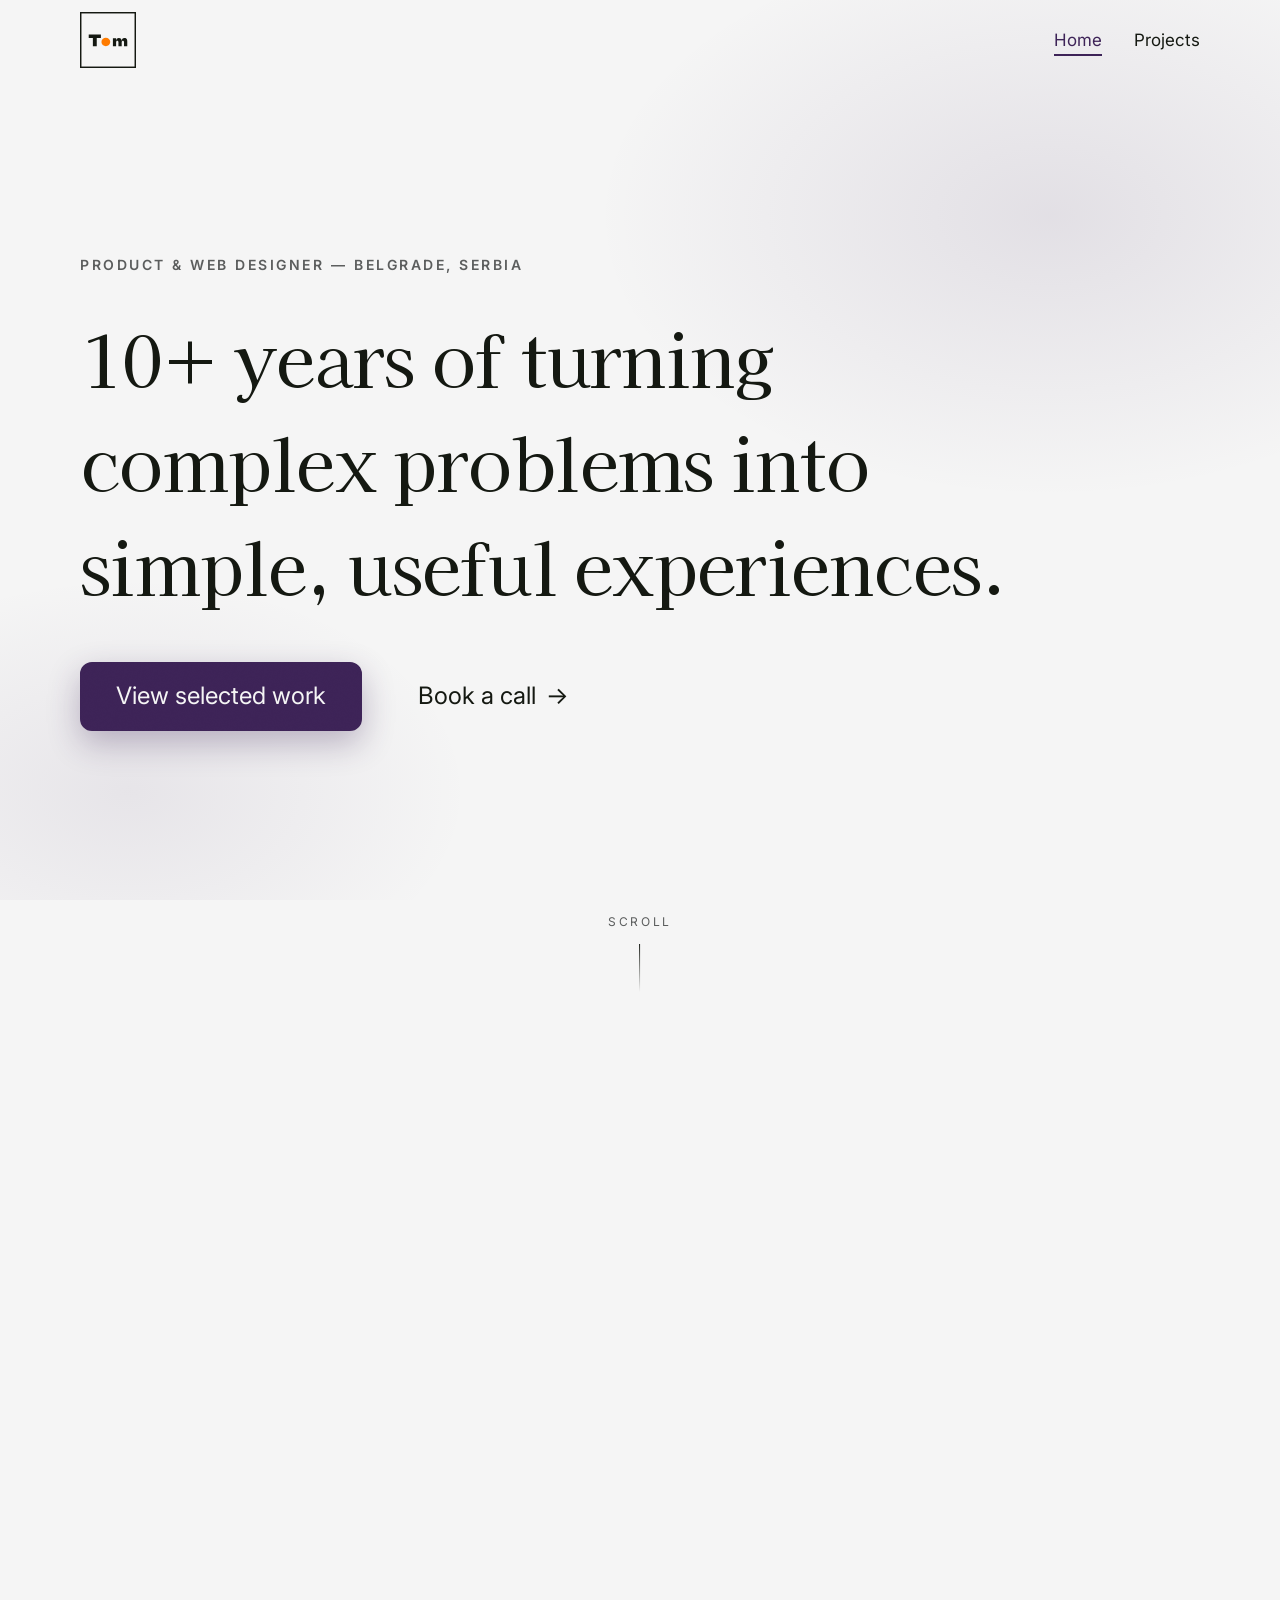
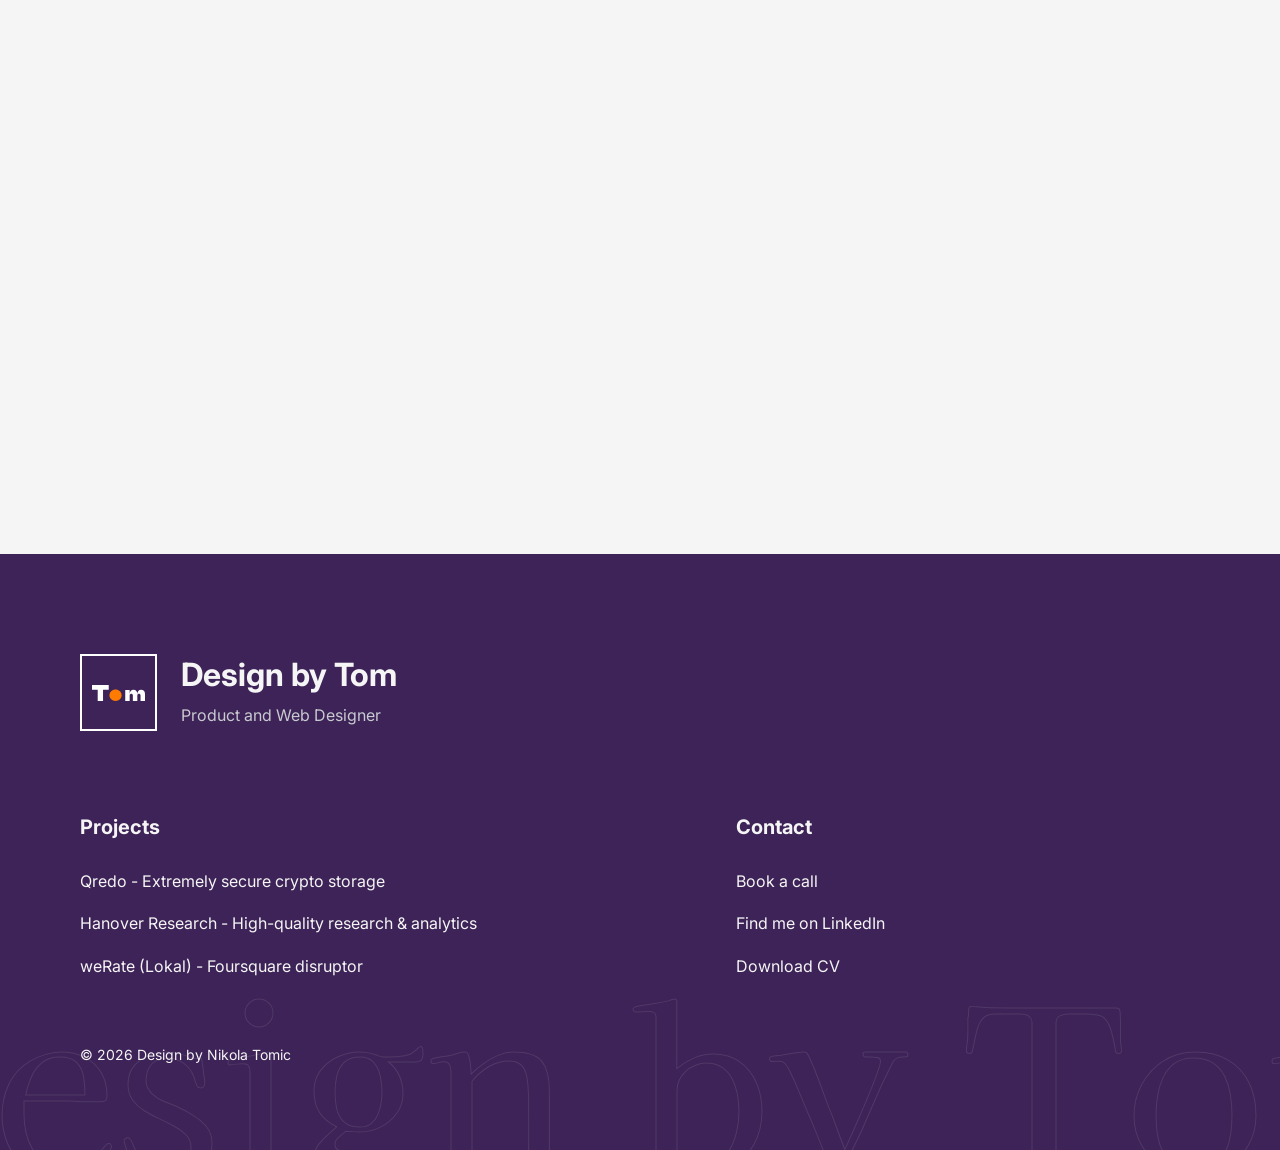
==== commit 4963cafd: "Remove landing-page background pattern" ====
--- a/index.html
+++ b/index.html
@@ -14,10 +14,6 @@
   <script src="js/main.js" defer></script>
 </head>
 <body class="page profile-page">
-
-  <!-- A faint, scroll-reactive texture behind the whole landing page.
-       It drifts gently as you scroll and is hidden for reduced-motion users. -->
-  <div class="page-pattern" aria-hidden="true"></div>
 
   <a class="visually-hidden" href="#main">Skip to content</a>
 
--- a/css/style.css
+++ b/css/style.css
@@ -113,31 +113,6 @@
 /* The hero contributes nothing of its own on this page — the body carries
    the whole light, so we avoid doubling up the glow at the top of the page. */
 body.profile-page .profile-hero { background-image: none; }
-
-/* A quiet, page-wide geometric texture sits behind the landing page. Two
-   dot grids at different scales drift at different speeds as you scroll,
-   creating a very subtle sense of depth without ever competing with the
-   content. It is purely decorative and removed for reduced-motion users. */
-.page-pattern {
-  position: fixed;
-  inset: 0;
-  z-index: -1;
-  pointer-events: none;
-  background-image:
-    radial-gradient(rgba(61, 35, 87, 0.055) 1px, transparent 1px),
-    radial-gradient(rgba(61, 35, 87, 0.045) 1.5px, transparent 1.5px);
-  background-size:
-    56px 56px,
-    112px 112px;
-  background-position:
-    var(--pattern-x, 0) var(--pattern-y, 0),
-    var(--pattern-x2, 0) var(--pattern-y2, 0);
-  opacity: 0.7;
-}
-
-@media (prefers-reduced-motion: reduce) {
-  .page-pattern { display: none; }
-}
 
 img, svg { display: block; max-width: 100%; }
 
